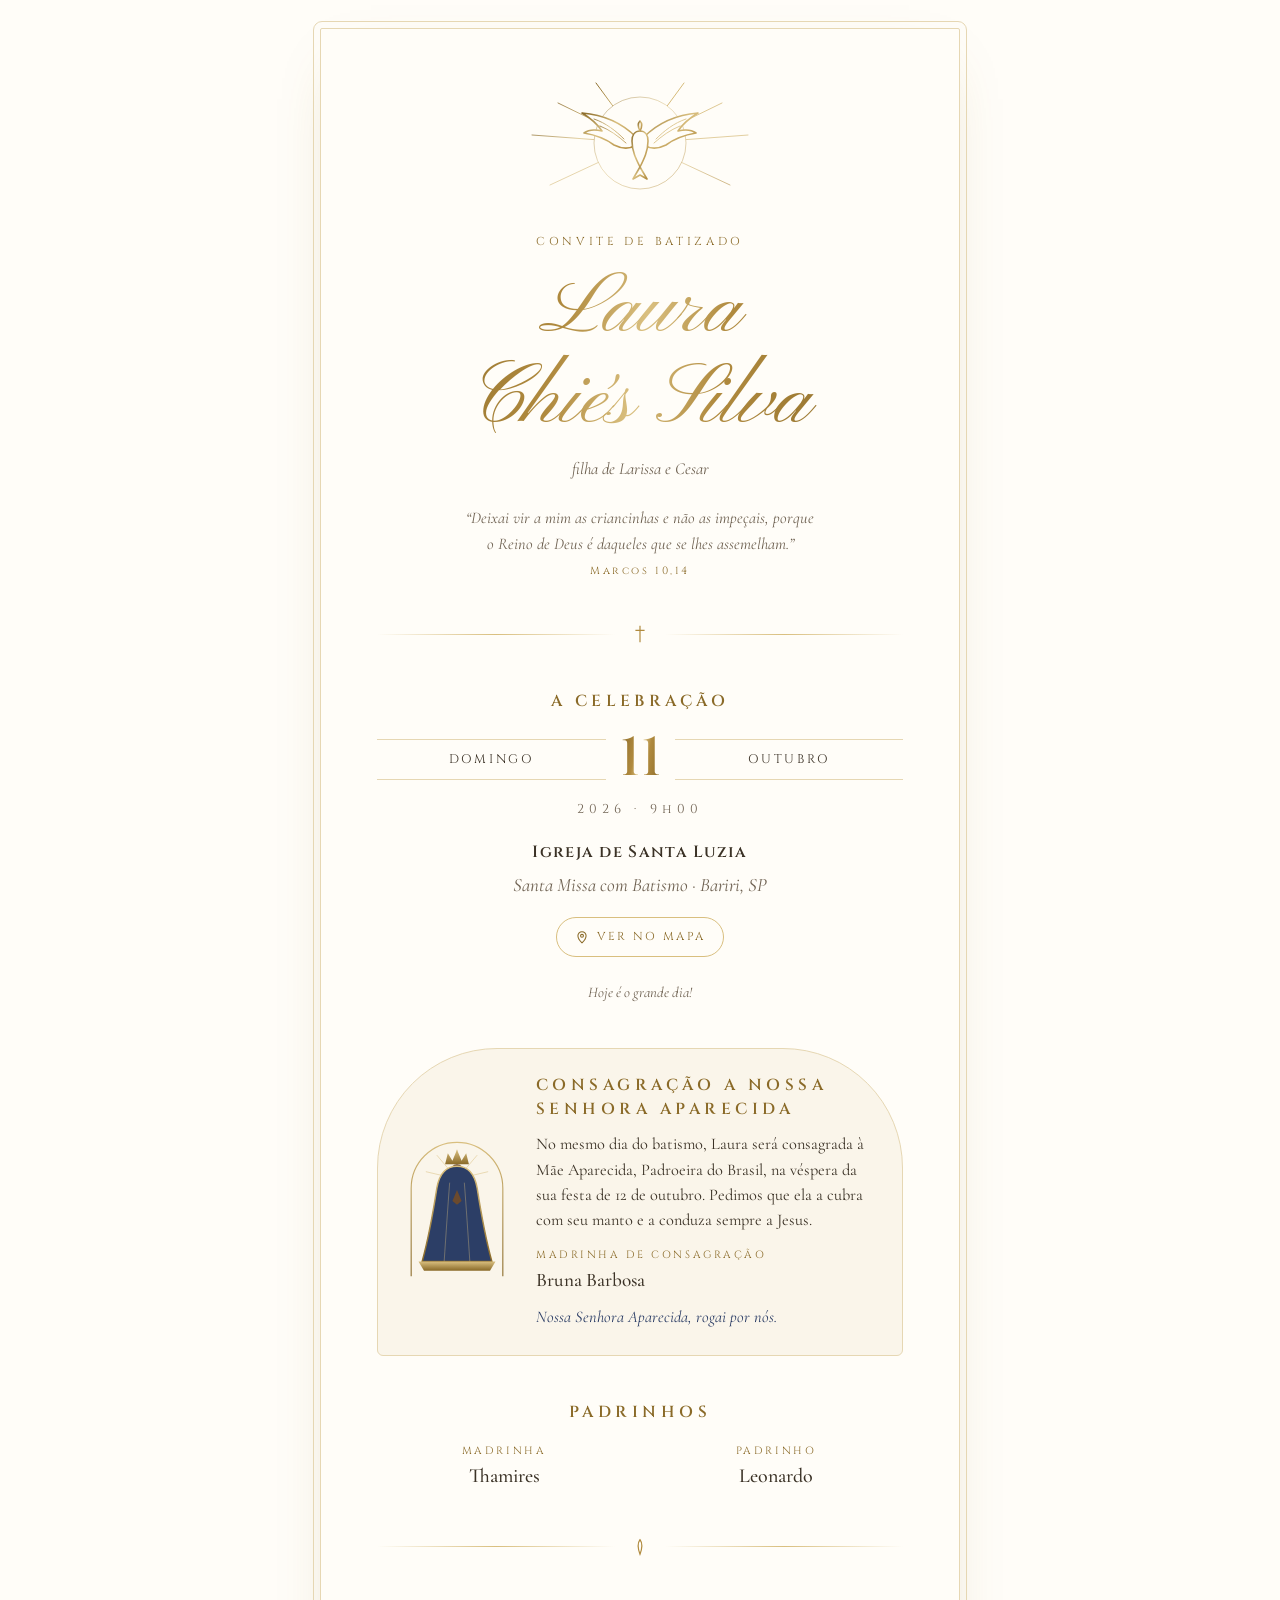
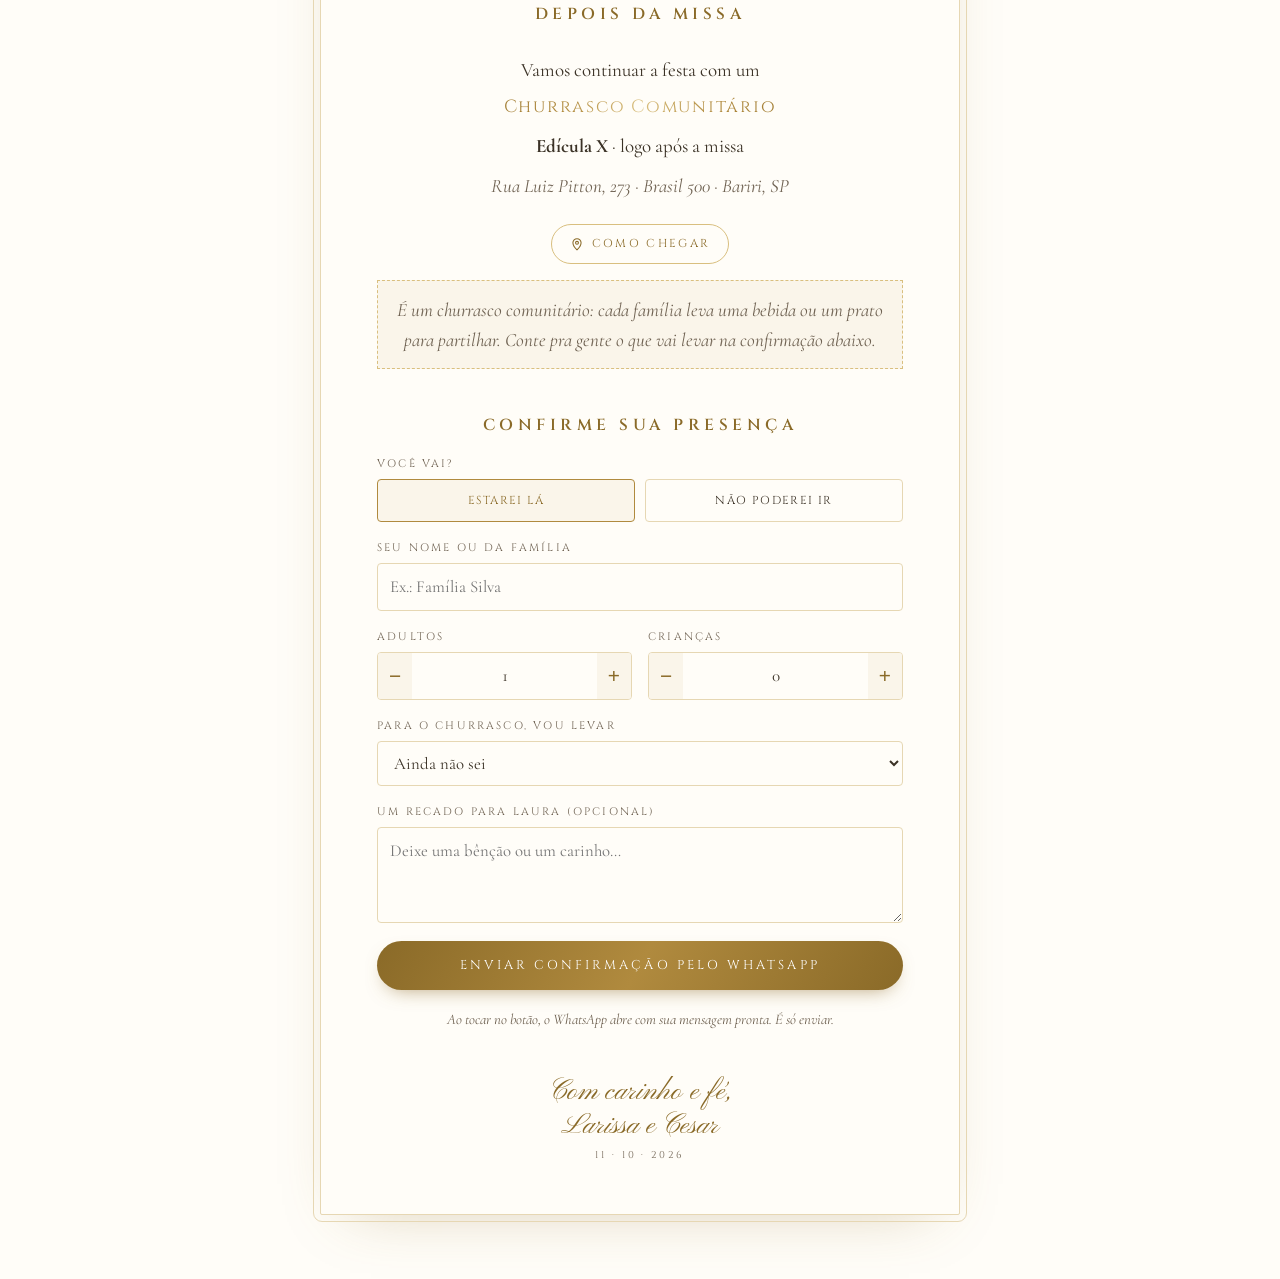
==== batizado-laura/index.html @ 52dce3f0 "Add files via upload" ====
<!doctype html>
<html lang="pt-BR">
<head>
<meta charset="utf-8">
<meta name="viewport" content="width=device-width, initial-scale=1, viewport-fit=cover">
<meta name="description" content="Convite para o batizado da Laura – 11/10/2026, 9h, Igreja de Santa Luzia, Bariri-SP">
<meta property="og:title" content="Batizado da Laura · 11 de outubro">
<meta property="og:description" content="Missa das 9h na Igreja de Santa Luzia, Bariri-SP, seguida de churrasco comunitário. Confirme sua presença!">
<title>Batizado da Laura · 11 de outubro</title>
<link rel="preconnect" href="https://fonts.googleapis.com">
<link rel="stylesheet" href="https://fonts.googleapis.com/css2?family=Cinzel:wght@400;600&family=Cormorant+Garamond:ital,wght@0,400;0,500;0,600;1,400&family=Pinyon+Script&display=swap">
<style>
/* Layout: convite em coluna única, como um cartão impresso — pomba no topo, seções separadas por ornamentos dourados. Tema único (branco e ouro) por escolha. */
:root{
  --paper:#fffdf8;
  --paper-2:#faf5ea;
  --ink:#3b3226;
  --ink-soft:#6f6252;
  --gold:#b08a3e;
  --gold-light:#d9bf7f;
  --gold-deep:#8a6a28;
  --mary:#2c3e66;
  --line:#e6d7b3;
  --f-script:"Pinyon Script","Great Vibes",cursive;
  --f-cap:"Cinzel","Trajan Pro",Georgia,serif;
  --f-body:"Cormorant Garamond","Garamond","Times New Roman",serif;
  color-scheme:light;
}
*{box-sizing:border-box}
[hidden]{display:none!important}
img,svg{max-width:100%}
body{background:var(--paper);color:var(--ink);font-family:var(--f-body);font-size:19px;line-height:1.55;margin:0}
.page{max-width:680px;margin:0 auto;padding-inline:20px;padding-block:28px 64px}
.card{background:var(--paper);border:1px solid var(--line);outline:1px solid var(--line);outline-offset:6px;border-radius:2px;padding-inline:clamp(18px,6vw,56px);padding-block:44px 52px;position:relative;display:flex;flex-direction:column;gap:44px;box-shadow:0 20px 60px -30px rgba(138,106,40,.35)}
.gold-text{background:linear-gradient(100deg,var(--gold-deep),var(--gold) 35%,var(--gold-light) 50%,var(--gold) 65%,var(--gold-deep));-webkit-background-clip:text;background-clip:text;color:var(--gold)}
@supports (-webkit-background-clip:text){.gold-text{-webkit-text-fill-color:transparent}}

header{text-align:center;display:flex;flex-direction:column;align-items:center;gap:10px}
.dove{width:min(260px,70%);height:auto;display:block}
.eyebrow{font-family:var(--f-cap);font-size:.72rem;letter-spacing:.32em;text-transform:uppercase;color:var(--gold-deep);margin:0}
.name{font-family:var(--f-script);font-weight:400;font-size:clamp(3.4rem,13vw,5.4rem);line-height:1.05;margin:4px 0 0;text-wrap:balance}
.parents{font-style:italic;color:var(--ink-soft);margin:0;font-size:1.05rem}
.verse{font-style:italic;color:var(--ink-soft);max-width:30em;margin:14px auto 0;font-size:1.02rem;text-wrap:balance}
.verse cite{display:block;font-style:normal;font-family:var(--f-cap);font-size:.66rem;letter-spacing:.24em;color:var(--gold-deep);margin-top:6px}

.orn{display:flex;align-items:center;gap:14px;color:var(--gold)}
.orn::before,.orn::after{content:"";flex:1;height:1px;background:linear-gradient(90deg,transparent,var(--gold-light),transparent)}
.orn svg{width:22px;height:22px;flex:none}

h2{font-family:var(--f-cap);font-weight:600;font-size:1rem;letter-spacing:.28em;text-transform:uppercase;text-align:center;margin:0 0 18px;color:var(--gold-deep)}
section p{margin:0}

.date-block{display:grid;grid-template-columns:1fr auto 1fr;align-items:center;gap:14px;text-align:center;font-family:var(--f-cap)}
.date-block .side{font-size:.78rem;letter-spacing:.22em;text-transform:uppercase;padding-block:10px;border-block:1px solid var(--line);color:var(--ink)}
.date-block .day{font-size:3.4rem;line-height:1;font-weight:600}
.date-block .year{grid-column:1/-1;font-size:.8rem;letter-spacing:.4em;color:var(--ink-soft)}
.place{text-align:center;margin-top:20px;display:flex;flex-direction:column;gap:4px}
.place strong{font-family:var(--f-cap);font-weight:600;font-size:1.02rem;letter-spacing:.08em}
.place span{color:var(--ink-soft);font-style:italic}
.btn-link{align-self:center;margin-top:14px;display:inline-flex;align-items:center;gap:8px;font-family:var(--f-cap);font-size:.72rem;letter-spacing:.2em;text-transform:uppercase;color:var(--gold-deep);text-decoration:none;border:1px solid var(--gold-light);padding:10px 18px;border-radius:999px;transition:background .2s}
.btn-link:hover,.btn-link:focus-visible{background:var(--paper-2)}

.countdown{display:flex;justify-content:center;gap:clamp(12px,4vw,28px);margin-top:24px;font-variant-numeric:tabular-nums}
.countdown div{display:flex;flex-direction:column;align-items:center;min-width:56px}
.countdown b{font-family:var(--f-cap);font-weight:400;font-size:1.9rem;line-height:1;color:var(--ink)}
.countdown small{font-family:var(--f-cap);font-size:.6rem;letter-spacing:.2em;text-transform:uppercase;color:var(--ink-soft);margin-top:6px}

.mary{display:grid;grid-template-columns:auto 1fr;gap:24px;align-items:center;background:var(--paper-2);border:1px solid var(--line);padding:24px;border-radius:120px 120px 6px 6px}
.mary svg{width:110px;height:auto;display:block}
.mary h2{text-align:left;margin-bottom:10px}
.mary p{font-size:1.02rem}
.consag{margin-top:14px;display:flex;flex-direction:column;gap:2px}
.consag small{font-family:var(--f-cap);font-size:.66rem;letter-spacing:.24em;text-transform:uppercase;color:var(--gold-deep)}
.consag span{font-size:1.2rem;font-weight:500}
.addr{color:var(--ink-soft);font-style:italic}
.mary .rogai{font-style:italic;color:var(--mary);margin-top:10px}

.godparents{display:grid;grid-template-columns:1fr 1fr;gap:18px;text-align:center}
.godparents div{display:flex;flex-direction:column;gap:2px}
.godparents small{font-family:var(--f-cap);font-size:.66rem;letter-spacing:.24em;text-transform:uppercase;color:var(--gold-deep)}
.godparents span{font-size:1.25rem;font-weight:500}

.bbq{text-align:center;display:flex;flex-direction:column;gap:10px}
.bbq .where{font-family:var(--f-cap);font-size:1.1rem;letter-spacing:.1em}
.bbq .note{background:var(--paper-2);border:1px dashed var(--gold-light);padding:14px 18px;font-style:italic;color:var(--ink-soft);margin-top:6px}

form{display:flex;flex-direction:column;gap:18px}
.row{display:grid;grid-template-columns:1fr 1fr;gap:16px}
.field{display:flex;flex-direction:column;gap:6px;min-width:0}
label,.legend{font-family:var(--f-cap);font-size:.68rem;letter-spacing:.2em;text-transform:uppercase;color:var(--ink-soft)}
input,textarea,select{font:inherit;font-size:1.05rem;color:var(--ink);background:var(--paper);border:1px solid var(--line);border-radius:4px;padding:10px 12px;width:100%}
textarea{min-height:96px;resize:vertical}
input:focus-visible,textarea:focus-visible,select:focus-visible,button:focus-visible,.btn-link:focus-visible{outline:2px solid var(--gold);outline-offset:2px}
.stepper{display:flex;align-items:stretch;border:1px solid var(--line);border-radius:4px;overflow:hidden}
.stepper button{background:var(--paper-2);border:0;width:44px;font-size:1.3rem;color:var(--gold-deep);cursor:pointer}
.stepper input{border:0;border-radius:0;text-align:center;font-variant-numeric:tabular-nums;-moz-appearance:textfield}
.stepper input::-webkit-inner-spin-button{-webkit-appearance:none}
.choice{display:flex;gap:10px;flex-wrap:wrap}
.choice label{flex:1;min-width:120px;letter-spacing:.12em;display:flex;align-items:center;justify-content:center;gap:8px;border:1px solid var(--line);border-radius:4px;padding:12px;cursor:pointer;font-size:.72rem;color:var(--ink);text-align:center}
.choice input{position:absolute;opacity:0;pointer-events:none;width:1px}
.choice label:has(input:checked){border-color:var(--gold);background:var(--paper-2);color:var(--gold-deep)}
.choice label:has(input:focus-visible){outline:2px solid var(--gold);outline-offset:2px}
.submit{font-family:var(--f-cap);font-size:.8rem;letter-spacing:.24em;text-transform:uppercase;color:#fff;background:linear-gradient(120deg,var(--gold-deep),var(--gold) 50%,var(--gold-deep));border:0;border-radius:999px;padding:16px 22px;cursor:pointer;box-shadow:0 8px 20px -10px rgba(138,106,40,.7)}
.submit:hover{filter:brightness(1.06)}
.hint{font-size:.92rem;color:var(--ink-soft);font-style:italic;text-align:center}
.err{color:#9b2c2c;font-size:.92rem}
.done{text-align:center;border:1px solid var(--gold-light);background:var(--paper-2);padding:18px;display:flex;flex-direction:column;gap:10px;align-items:center}
.done a{color:var(--gold-deep)}
footer{text-align:center;font-family:var(--f-script);font-size:1.8rem;color:var(--gold-deep);line-height:1.2}
footer small{display:block;font-family:var(--f-cap);font-size:.62rem;letter-spacing:.3em;color:var(--ink-soft);margin-top:6px}

/* Painel dos pais (só para a dona/dono do convite) */
.panel{margin-top:36px;background:var(--paper);border:1px solid var(--line);border-radius:6px;padding-inline:clamp(16px,4vw,32px);padding-block:28px 32px;display:flex;flex-direction:column;gap:22px;font-size:17px}
.panel h2{text-align:left;margin:0}
.panel .sub{color:var(--ink-soft);font-style:italic;margin-top:-14px}
.tiles{display:grid;grid-template-columns:repeat(4,1fr);gap:10px}
.tile{border:1px solid var(--line);background:var(--paper-2);border-radius:4px;padding:12px;display:flex;flex-direction:column;gap:2px}
.tile b{font-family:var(--f-cap);font-size:1.7rem;font-weight:600;font-variant-numeric:tabular-nums;color:var(--gold-deep);line-height:1.1}
.tile small{font-family:var(--f-cap);font-size:.6rem;letter-spacing:.18em;text-transform:uppercase;color:var(--ink-soft)}
.paste{display:flex;flex-direction:column;gap:10px}
.preview{border:1px dashed var(--gold-light);background:var(--paper-2);padding:12px 14px;font-size:.98rem}
.actions{display:flex;gap:10px;flex-wrap:wrap}
.btn{font-family:var(--f-cap);font-size:.7rem;letter-spacing:.18em;text-transform:uppercase;border-radius:999px;padding:10px 18px;cursor:pointer;border:1px solid var(--gold);background:var(--gold);color:#fff}
.btn.ghost{background:transparent;color:var(--gold-deep);border-color:var(--gold-light)}
.btn:disabled{opacity:.45;cursor:default}
.tablewrap{overflow-x:auto;border:1px solid var(--line);border-radius:4px}
table{border-collapse:collapse;width:100%;min-width:620px;font-size:.98rem}
th,td{text-align:left;padding:10px 12px;border-bottom:1px solid var(--line);vertical-align:top}
th{font-family:var(--f-cap);font-size:.6rem;letter-spacing:.18em;text-transform:uppercase;color:var(--ink-soft);font-weight:400;background:var(--paper-2)}
td.num{font-variant-numeric:tabular-nums;text-align:center}
.pill{display:inline-block;font-family:var(--f-cap);font-size:.58rem;letter-spacing:.14em;text-transform:uppercase;padding:3px 8px;border-radius:999px;white-space:nowrap}
.pill.yes{background:#e8f1e4;color:#3d6b32}
.pill.no{background:#f4e6e3;color:#8f3b2c}
.del{background:none;border:0;color:var(--ink-soft);cursor:pointer;font-size:.9rem;text-decoration:underline}
.del.arm{color:#9b2c2c;font-weight:600}
.empty{color:var(--ink-soft);font-style:italic;text-align:center;padding:18px}
.recado{font-style:italic;color:var(--ink-soft);max-width:22em}
@media (max-width:520px){.tiles{grid-template-columns:1fr 1fr}}

.rays{transform-origin:130px 70px;animation:glow 6s ease-in-out infinite}
@keyframes glow{0%,100%{opacity:.55}50%{opacity:1}}
@media (prefers-reduced-motion:reduce){.rays{animation:none}}
@media (max-width:520px){
  body{font-size:18px}
  .row,.godparents{grid-template-columns:1fr}
  .mary{grid-template-columns:1fr;text-align:center;justify-items:center;border-radius:90px 90px 6px 6px}
  .mary h2{text-align:center}
}
</style>
</head>
<body>
<main class="page">
<article class="card">

<header>
  <svg class="dove" viewBox="0 0 260 150" role="img" aria-label="Pomba do Espírito Santo com raios de luz">
    <defs>
      <linearGradient id="g" x1="0" y1="0" x2="1" y2="1">
        <stop offset="0" stop-color="#8a6a28"/><stop offset=".45" stop-color="#d9bf7f"/><stop offset="1" stop-color="#b08a3e"/>
      </linearGradient>
    </defs>
    <g class="rays" stroke="url(#g)" stroke-linecap="round" fill="none">
      <line x1="130" y1="70" x2="130" y2="4" stroke-width="1.2"/>
      <line x1="130" y1="70" x2="86" y2="10" stroke-width="1"/>
      <line x1="130" y1="70" x2="174" y2="10" stroke-width="1"/>
      <line x1="130" y1="70" x2="48" y2="30" stroke-width=".8"/>
      <line x1="130" y1="70" x2="212" y2="30" stroke-width=".8"/>
      <line x1="130" y1="70" x2="22" y2="62" stroke-width=".7"/>
      <line x1="130" y1="70" x2="238" y2="62" stroke-width=".7"/>
      <line x1="130" y1="70" x2="40" y2="112" stroke-width=".6"/>
      <line x1="130" y1="70" x2="220" y2="112" stroke-width=".6"/>
    </g>
    <circle cx="130" cy="70" r="46" fill="#fffdf8"/>
    <circle cx="130" cy="70" r="46" fill="none" stroke="url(#g)" stroke-width=".8" opacity=".6"/>
    <!-- pomba descendo, asas abertas -->
    <g fill="#fffdf8" stroke="url(#g)" stroke-width="1.6" stroke-linejoin="round" stroke-linecap="round">
      <path d="M126 64 C112 50 96 42 72 40 C82 46 88 52 92 58 C84 56 78 57 74 60 C86 62 96 66 104 72 C112 76 120 76 126 72 Z"/>
      <path d="M134 64 C148 50 164 42 188 40 C178 46 172 52 168 58 C176 56 182 57 186 60 C174 62 164 66 156 72 C148 76 140 76 134 72 Z"/>
      <path d="M130 58 C125 58 122 62 122 68 C122 78 126 86 130 94 C134 86 138 78 138 68 C138 62 135 58 130 58 Z"/>
      <path d="M130 94 L123 106 L130 102 L137 106 Z"/>
      <path d="M130 58 C128 54 128 50 130 48 C132 50 132 54 130 58 Z"/>
    </g>
    <g fill="none" stroke="url(#g)" stroke-width="1" stroke-linecap="round" opacity=".8">
      <path d="M84 46 C96 50 106 58 114 66"/><path d="M90 53 C100 57 108 63 116 70"/>
      <path d="M176 46 C164 50 154 58 146 66"/><path d="M170 53 C160 57 152 63 144 70"/>
    </g>
  </svg>

  <p class="eyebrow">Convite de Batizado</p>
  <h1 class="name gold-text" id="babyName"></h1>
  <p class="parents">filha de <span id="parentNames"></span></p>
  <p class="verse">“Deixai vir a mim as criancinhas e não as impeçais, porque o Reino de Deus é daqueles que se lhes assemelham.”<cite>Marcos 10,14</cite></p>
</header>

<div class="orn" aria-hidden="true"><svg viewBox="0 0 24 24" fill="none" stroke="currentColor" stroke-width="1.3"><path d="M12 3v18M7 8h10"/></svg></div>

<section aria-labelledby="h-cel">
  <h2 id="h-cel">A celebração</h2>
  <div class="date-block">
    <div class="side">Domingo</div>
    <div class="day gold-text">11</div>
    <div class="side">Outubro</div>
    <div class="year">2026 · 9h00</div>
  </div>
  <div class="place">
    <strong>Igreja de Santa Luzia</strong>
    <span>Santa Missa com Batismo · Bariri, SP</span>
    <a class="btn-link" href="https://www.google.com/maps/search/?api=1&query=Igreja+Santa+Luzia+Bariri+SP" target="_blank" rel="noopener">
      <svg width="14" height="14" viewBox="0 0 24 24" fill="none" stroke="currentColor" stroke-width="1.8"><path d="M12 22s7-6.2 7-12a7 7 0 1 0-14 0c0 5.8 7 12 7 12z"/><circle cx="12" cy="10" r="2.5"/></svg>
      Ver no mapa
    </a>
  </div>
  <div class="countdown" id="countdown" aria-live="off">
    <div><b id="cd-d">–</b><small>dias</small></div>
    <div><b id="cd-h">–</b><small>horas</small></div>
    <div><b id="cd-m">–</b><small>min</small></div>
  </div>
</section>

<section class="mary" aria-labelledby="h-mary">
  <svg viewBox="0 0 120 170" role="img" aria-label="Imagem estilizada de Nossa Senhora Aparecida">
    <defs>
      <linearGradient id="g2" x1="0" y1="0" x2="0" y2="1">
        <stop offset="0" stop-color="#d9bf7f"/><stop offset="1" stop-color="#8a6a28"/>
      </linearGradient>
    </defs>
    <path d="M10 166 V70 A50 50 0 0 1 110 70 V166" fill="none" stroke="url(#g2)" stroke-width="1.2"/>
    <g stroke="#d9bf7f" stroke-width=".7" opacity=".8">
      <line x1="60" y1="60" x2="60" y2="28"/><line x1="60" y1="60" x2="38" y2="34"/><line x1="60" y1="60" x2="82" y2="34"/><line x1="60" y1="60" x2="26" y2="52"/><line x1="60" y1="60" x2="94" y2="52"/>
    </g>
    <!-- coroa -->
    <path d="M47 44 L50 32 L55 40 L60 28 L65 40 L70 32 L73 44 Z" fill="url(#g2)"/>
    <!-- rosto -->
    <ellipse cx="60" cy="53" rx="8" ry="9" fill="#6b4a2e"/>
    <!-- manto -->
    <path d="M60 46 C46 46 40 58 38 70 C34 96 28 128 22 150 L98 150 C92 128 86 96 82 70 C80 58 74 46 60 46 Z" fill="#2c3e66"/>
    <path d="M60 46 C46 46 40 58 38 70 C34 96 28 128 22 150 L98 150 C92 128 86 96 82 70 C80 58 74 46 60 46 Z" fill="none" stroke="url(#g2)" stroke-width="1.6"/>
    <path d="M52 64 C50 90 48 120 46 150 M68 64 C70 90 72 120 74 150" stroke="#d9bf7f" stroke-width=".7" fill="none" opacity=".6"/>
    <!-- mãos postas -->
    <path d="M60 72 L55 84 L60 88 L65 84 Z" fill="#6b4a2e"/>
    <!-- base / nuvem -->
    <path d="M18 150 H102 L96 160 H24 Z" fill="url(#g2)"/>
  </svg>
  <div>
    <h2 id="h-mary">Consagração a Nossa Senhora Aparecida</h2>
    <p>No mesmo dia do batismo, <span class="babyFirst"></span> será consagrada à Mãe Aparecida, Padroeira do Brasil, na véspera da sua festa de 12 de outubro. Pedimos que ela a cubra com seu manto e a conduza sempre a Jesus.</p>
    <p class="consag"><small>Madrinha de consagração</small><span>Bruna Barbosa</span></p>
    <p class="rogai">Nossa Senhora Aparecida, rogai por nós.</p>
  </div>
</section>

<section aria-labelledby="h-pad">
  <h2 id="h-pad">Padrinhos</h2>
  <div class="godparents">
    <div><small>Madrinha</small><span id="godmother"></span></div>
    <div><small>Padrinho</small><span id="godfather"></span></div>
  </div>
</section>

<div class="orn" aria-hidden="true"><svg viewBox="0 0 24 24" fill="none" stroke="currentColor" stroke-width="1.3"><path d="M12 4c-3 4-3 8 0 16 3-8 3-12 0-16z"/></svg></div>

<section class="bbq" aria-labelledby="h-bbq">
  <h2 id="h-bbq">Depois da missa</h2>
  <p>Vamos continuar a festa com um</p>
  <p class="where gold-text">Churrasco Comunitário</p>
  <p><strong>Edícula X</strong> · logo após a missa</p>
  <p class="addr">Rua Luiz Pitton, 273 · Brasil 500 · Bariri, SP</p>
  <a class="btn-link" href="https://www.google.com/maps/search/?api=1&query=Rua+Luiz+Pitton+273+Bariri+SP" target="_blank" rel="noopener">
    <svg width="14" height="14" viewBox="0 0 24 24" fill="none" stroke="currentColor" stroke-width="1.8"><path d="M12 22s7-6.2 7-12a7 7 0 1 0-14 0c0 5.8 7 12 7 12z"/><circle cx="12" cy="10" r="2.5"/></svg>
    Como chegar
  </a>
  <p class="note">É um churrasco comunitário: cada família leva uma bebida ou um prato para partilhar. Conte pra gente o que vai levar na confirmação abaixo.</p>
</section>

<section aria-labelledby="h-rsvp">
  <h2 id="h-rsvp">Confirme sua presença</h2>
  <form id="rsvp" novalidate>
    <div class="field">
      <span class="legend" id="lg-att">Você vai?</span>
      <div class="choice" role="radiogroup" aria-labelledby="lg-att">
        <label><input type="radio" name="att" id="att-yes" value="sim" checked> Estarei lá</label>
        <label><input type="radio" name="att" id="att-no" value="nao"> Não poderei ir</label>
      </div>
    </div>
    <div class="field">
      <label for="f-name">Seu nome ou da família</label>
      <input id="f-name" name="name" autocomplete="name" placeholder="Ex.: Família Silva">
    </div>
    <div class="row" id="counts">
      <div class="field">
        <label for="f-adults">Adultos</label>
        <div class="stepper"><button type="button" data-step="-1" data-for="f-adults" aria-label="Menos um adulto">−</button><input id="f-adults" type="number" inputmode="numeric" min="0" max="30" value="1"><button type="button" data-step="1" data-for="f-adults" aria-label="Mais um adulto">+</button></div>
      </div>
      <div class="field">
        <label for="f-kids">Crianças</label>
        <div class="stepper"><button type="button" data-step="-1" data-for="f-kids" aria-label="Menos uma criança">−</button><input id="f-kids" type="number" inputmode="numeric" min="0" max="30" value="0"><button type="button" data-step="1" data-for="f-kids" aria-label="Mais uma criança">+</button></div>
      </div>
    </div>
    <div class="field" id="bring-wrap">
      <label for="f-bring">Para o churrasco, vou levar</label>
      <select id="f-bring">
        <option value="">Ainda não sei</option>
        <option>Refrigerante / suco</option>
        <option>Cerveja</option>
        <option>Carne</option>
        <option>Acompanhamento (salada, farofa, arroz…)</option>
        <option>Sobremesa</option>
        <option>Pão / carvão / gelo</option>
      </select>
    </div>
    <div class="field">
      <label for="f-msg">Um recado para <span class="babyFirst"></span> (opcional)</label>
      <textarea id="f-msg" placeholder="Deixe uma bênção ou um carinho…"></textarea>
    </div>
    <p class="err" id="err" hidden></p>
    <button class="submit" type="submit">Enviar confirmação pelo WhatsApp</button>
    <p class="hint">Ao tocar no botão, o WhatsApp abre com sua mensagem pronta. É só enviar.</p>
  </form>
  <div class="done" id="done" hidden>
    <p>Sua mensagem está pronta no WhatsApp. Se não abriu, <a id="wa-fallback" href="#" target="_blank" rel="noopener">toque aqui</a> ou envie para <strong id="wa-num"></strong>.</p>
    <button type="button" class="btn-link" id="again">Fazer outra confirmação</button>
  </div>
</section>

<footer>Com carinho e fé,<br><span id="sign"></span><small>11 · 10 · 2026</small></footer>

</article>

<section class="panel" id="panel" hidden aria-labelledby="h-panel">
  <h2 id="h-panel">Lista de confirmados</h2>
  <p class="sub">Painel dos pais: só abre pelo endereço com <strong>#painel</strong> no final. A lista fica salva neste navegador, então use sempre o mesmo aparelho.</p>
  <div class="tiles">
    <div class="tile"><b id="t-fam">0</b><small>Confirmações</small></div>
    <div class="tile"><b id="t-ad">0</b><small>Adultos</small></div>
    <div class="tile"><b id="t-kid">0</b><small>Crianças</small></div>
    <div class="tile"><b id="t-no">0</b><small>Não vão</small></div>
  </div>
  <div class="paste">
    <label for="p-msg">Cole aqui a mensagem que chegou no WhatsApp</label>
    <textarea id="p-msg" placeholder="*Batizado de Laura* – 11/10&#10;&#10;✅ Confirmado: Família Silva&#10;Adultos: 2&#10;Crianças: 1&#10;Vou levar: Sobremesa"></textarea>
    <div class="preview" id="p-prev" hidden></div>
    <p class="err" id="p-err" hidden></p>
    <div class="actions">
      <button type="button" class="btn" id="p-add" disabled>Adicionar à lista</button>
      <button type="button" class="btn ghost" id="p-clear">Limpar</button>
    </div>
  </div>
  <div class="tablewrap">
    <table>
      <thead><tr><th>Nome</th><th>Presença</th><th>Adultos</th><th>Crianças</th><th>Vai levar</th><th>Recado</th><th></th></tr></thead>
      <tbody id="p-body"><tr><td colspan="7" class="empty">Nenhuma confirmação ainda. Cole a primeira mensagem do WhatsApp acima.</td></tr></tbody>
    </table>
  </div>
</section>
</main>

<script>
/* ===== Dados do convite — edite aqui ===== */
const CONVITE = {
  bebe: "Laura Chiés Silva",
  pais: "Larissa e Cesar",
  madrinha: "Thamires",
  padrinho: "Leonardo",
  whatsapp: "5514999999999",      // DDI + DDD + número, só dígitos
  dataHora: "2026-10-11T09:00:00-03:00"
};
/* ========================================= */

const $ = id => document.getElementById(id);
const first = CONVITE.bebe.split(" ")[0];
$("babyName").textContent = CONVITE.bebe;
$("parentNames").textContent = CONVITE.pais;
$("godmother").textContent = CONVITE.madrinha;
$("godfather").textContent = CONVITE.padrinho;
$("sign").textContent = CONVITE.pais;
document.querySelectorAll(".babyFirst").forEach(e => e.textContent = first);
$("wa-num").textContent = "+" + CONVITE.whatsapp.replace(/^(\d{2})(\d{2})(\d{4,5})(\d{4})$/, "$1 ($2) $3-$4");

/* Contagem regressiva */
const target = new Date(CONVITE.dataHora).getTime();
function tick(){
  let s = Math.max(0, Math.floor((target - Date.now())/1000));
  if (s === 0) { $("countdown").innerHTML = '<p class="hint">Hoje é o grande dia!</p>'; return; }
  $("cd-d").textContent = Math.floor(s/86400);
  $("cd-h").textContent = String(Math.floor(s%86400/3600)).padStart(2,"0");
  $("cd-m").textContent = String(Math.floor(s%3600/60)).padStart(2,"0");
}
tick(); setInterval(tick, 30000);

/* Steppers */
document.querySelectorAll(".stepper button").forEach(b => b.addEventListener("click", () => {
  const i = $(b.dataset.for);
  i.value = Math.min(30, Math.max(0, (parseInt(i.value)||0) + +b.dataset.step));
}));

/* Mostrar/ocultar campos se não vai */
const syncAtt = () => {
  const going = $("att-yes").checked;
  $("counts").hidden = !going; $("bring-wrap").hidden = !going;
};
document.querySelectorAll('input[name="att"]').forEach(r => r.addEventListener("change", syncAtt));

/* Envio via WhatsApp */
$("rsvp").addEventListener("submit", e => {
  e.preventDefault();
  const name = $("f-name").value.trim();
  const err = $("err");
  if (!name) { err.textContent = "Escreva seu nome para sabermos quem está confirmando."; err.hidden = false; $("f-name").focus(); return; }
  err.hidden = true;
  const going = $("att-yes").checked;
  const a = parseInt($("f-adults").value)||0, k = parseInt($("f-kids").value)||0;
  const bring = $("f-bring").value, msg = $("f-msg").value.trim();
  let t = `*Batizado de ${first}* – 11/10\n\n`;
  if (going) {
    t += `✅ Confirmado: ${name}\nAdultos: ${a}\nCrianças: ${k}\n`;
    if (bring) t += `Vou levar: ${bring}\n`;
  } else {
    t += `${name} infelizmente não poderá ir.\n`;
  }
  if (msg) t += `\nRecado para ${first}: ${msg}`;
  const url = `https://wa.me/${CONVITE.whatsapp}?text=${encodeURIComponent(t)}`;
  $("wa-fallback").href = url;
  const a1 = document.createElement("a");
  a1.href = url; a1.target = "_blank"; a1.rel = "noopener";
  document.body.appendChild(a1); a1.click(); a1.remove();
  $("rsvp").hidden = true; $("done").hidden = false;
});
$("again").addEventListener("click", () => { $("rsvp").reset(); syncAtt(); $("rsvp").hidden = false; $("done").hidden = true; });

/* ===== Painel dos pais ===== */
function parseMsg(t){
  t = t.replace(/\r/g,"");
  const get = re => { const m = t.match(re); return m ? m[1].trim() : ""; };
  let r = null;
  const conf = get(/Confirmado:\s*(.+)/i);
  if (conf) {
    r = {going:true, name:conf, adults:parseInt(get(/Adultos:\s*(\d+)/i))||0, kids:parseInt(get(/Crian[çc]as:\s*(\d+)/i))||0, bring:get(/Vou levar:\s*(.+)/i)};
  } else {
    const no = get(/^(.+?)\s+infelizmente n[ãa]o poder[áa] ir/im);
    if (no) r = {going:false, name:no.replace(/^\*|\*$/g,""), adults:0, kids:0, bring:""};
  }
  if (r) { const m = t.match(/Recado para [^:]+:\s*([\s\S]+)/i); r.msg = m ? m[1].trim() : ""; }
  return r;
}
const esc = x => String(x ?? "").replace(/[&<>"]/g, c => ({"&":"&amp;","<":"&lt;",">":"&gt;",'"':"&quot;"}[c]));
(() => {
  /* O painel só aparece abrindo o endereço com #painel no final (ex.: .../index.html#painel).
     A lista fica salva neste navegador (localStorage) — use sempre o mesmo celular/computador. */
  const KEY = "batizado-laura-rsvps";
  const load = () => { try { return JSON.parse(localStorage.getItem(KEY)) || []; } catch (_) { return []; } };
  const save = rows => { try { localStorage.setItem(KEY, JSON.stringify(rows)); return true; } catch (_) { return false; } };
  let rows = load();
  let parsed = null;
  const render = () => {
    rows.sort((a,b) => b.at - a.at);
    const yes = rows.filter(r => r.going);
    $("t-fam").textContent = yes.length;
    $("t-ad").textContent = yes.reduce((a,r) => a + (r.adults||0), 0);
    $("t-kid").textContent = yes.reduce((a,r) => a + (r.kids||0), 0);
    $("t-no").textContent = rows.length - yes.length;
    const body = $("p-body");
    if (!rows.length) { body.innerHTML = '<tr><td colspan="7" class="empty">Nenhuma confirmação ainda. Cole a primeira mensagem do WhatsApp acima.</td></tr>'; return; }
    body.innerHTML = rows.map(r => `<tr>
      <td>${esc(r.name)}</td>
      <td><span class="pill ${r.going ? "yes" : "no"}">${r.going ? "Vai" : "Não vai"}</span></td>
      <td class="num">${r.going ? r.adults : "–"}</td><td class="num">${r.going ? r.kids : "–"}</td>
      <td>${esc(r.bring) || "–"}</td><td class="recado">${esc(r.msg) || ""}</td>
      <td><button type="button" class="del" data-id="${esc(r.id)}">Remover</button></td></tr>`).join("");
  };
  const show = () => { const on = location.hash === "#painel"; $("panel").hidden = !on; if (on) { rows = load(); render(); } };
  window.addEventListener("hashchange", show); show();
  const prev = () => {
    parsed = parseMsg($("p-msg").value);
    const p = $("p-prev"), e = $("p-err");
    if (!$("p-msg").value.trim()) { p.hidden = e.hidden = true; $("p-add").disabled = true; return; }
    if (!parsed) { p.hidden = true; e.textContent = "Não reconheci essa mensagem. Cole o texto inteiro que o convidado enviou pelo site."; e.hidden = false; $("p-add").disabled = true; return; }
    e.hidden = true; p.hidden = false; $("p-add").disabled = false;
    p.innerHTML = parsed.going
      ? `<strong>${esc(parsed.name)}</strong> vai · ${parsed.adults} adulto(s), ${parsed.kids} criança(s)${parsed.bring ? " · leva " + esc(parsed.bring) : ""}`
      : `<strong>${esc(parsed.name)}</strong> não poderá ir`;
  };
  $("p-msg").addEventListener("input", prev);
  $("p-clear").addEventListener("click", () => { $("p-msg").value = ""; prev(); });
  $("p-add").addEventListener("click", () => {
    if (!parsed) return;
    rows.push({...parsed, id: Date.now().toString(36) + Math.random().toString(36).slice(2,6), at: Date.now()});
    if (!save(rows)) { $("p-err").textContent = "Este navegador não permitiu salvar (modo anônimo?). Abra o painel numa janela normal."; $("p-err").hidden = false; }
    $("p-msg").value = ""; prev(); render();
  });
  $("p-body").addEventListener("click", e => {
    const b = e.target.closest(".del"); if (!b) return;
    if (!b.classList.contains("arm")) { b.classList.add("arm"); b.textContent = "Confirmar?"; setTimeout(() => { b.classList.remove("arm"); b.textContent = "Remover"; }, 4000); return; }
    rows = rows.filter(r => r.id !== b.dataset.id); save(rows); render();
  });
})();
</script>
</body>
</html>
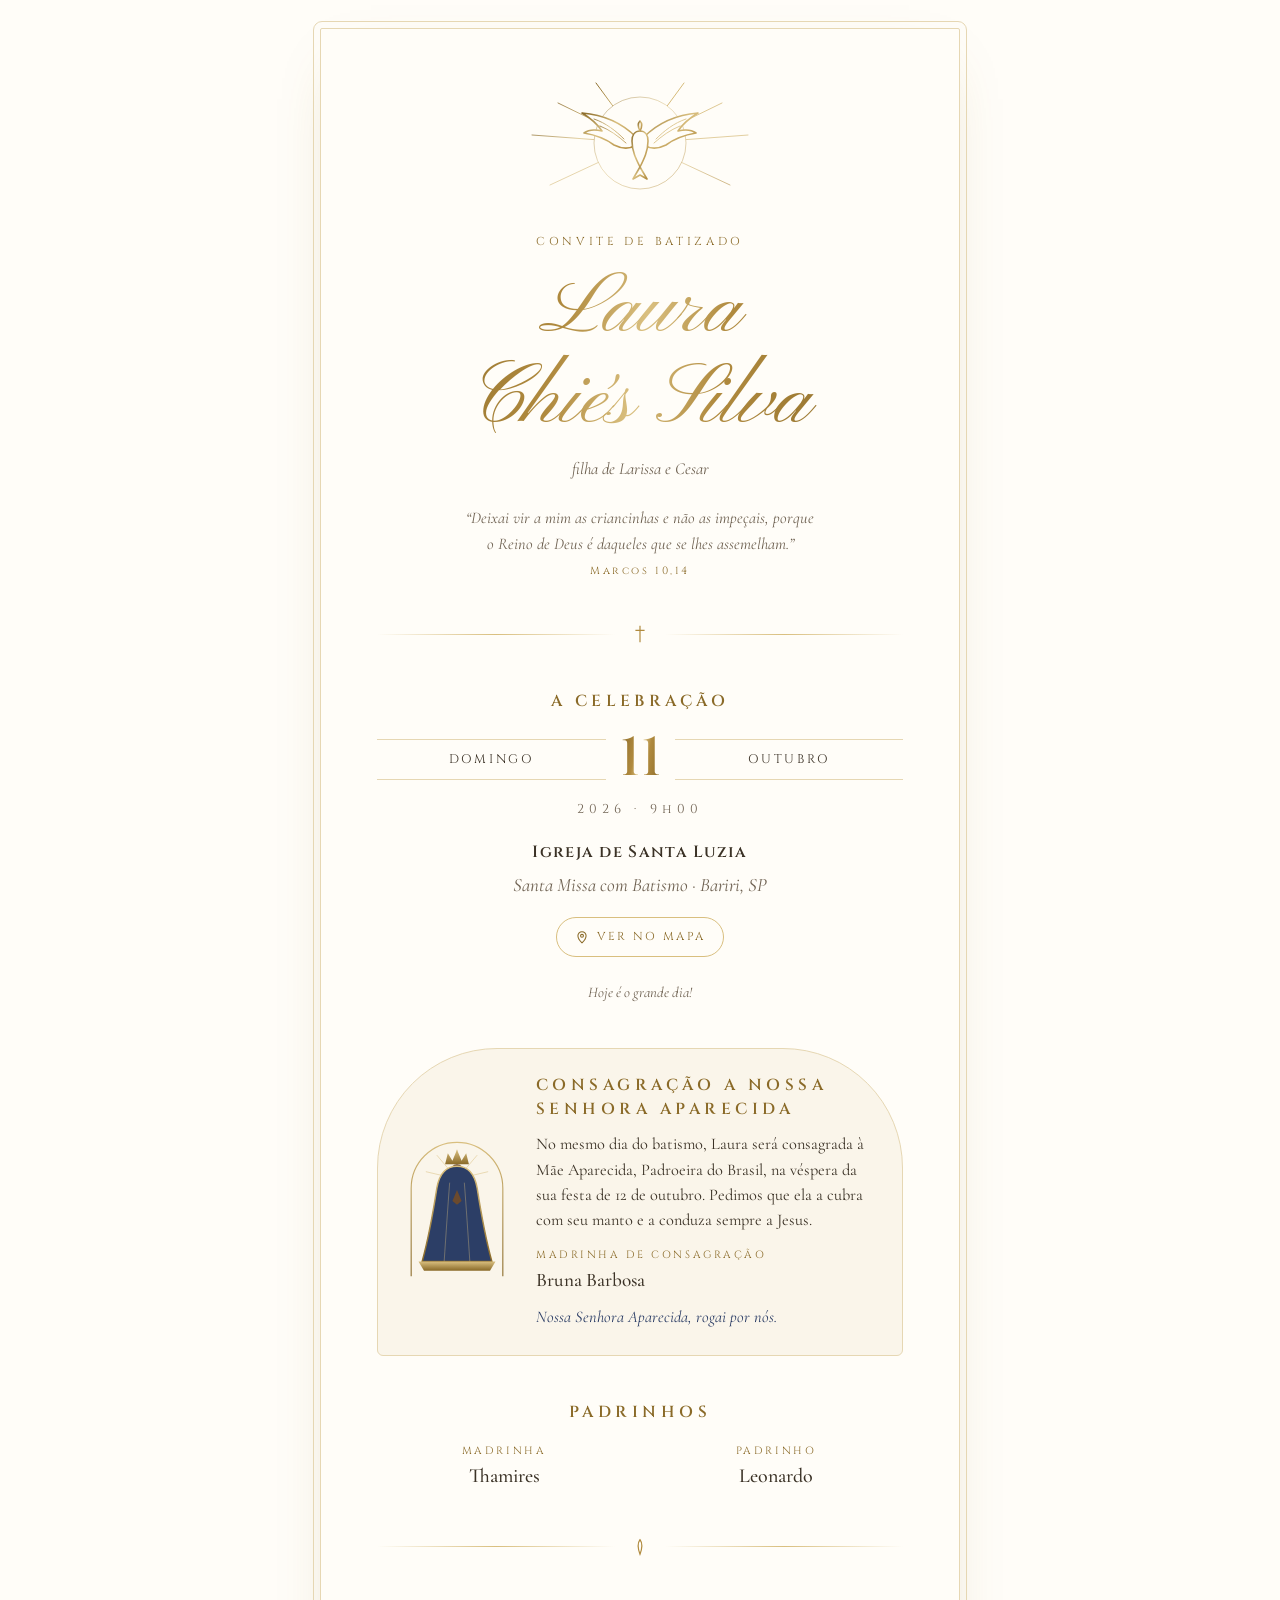
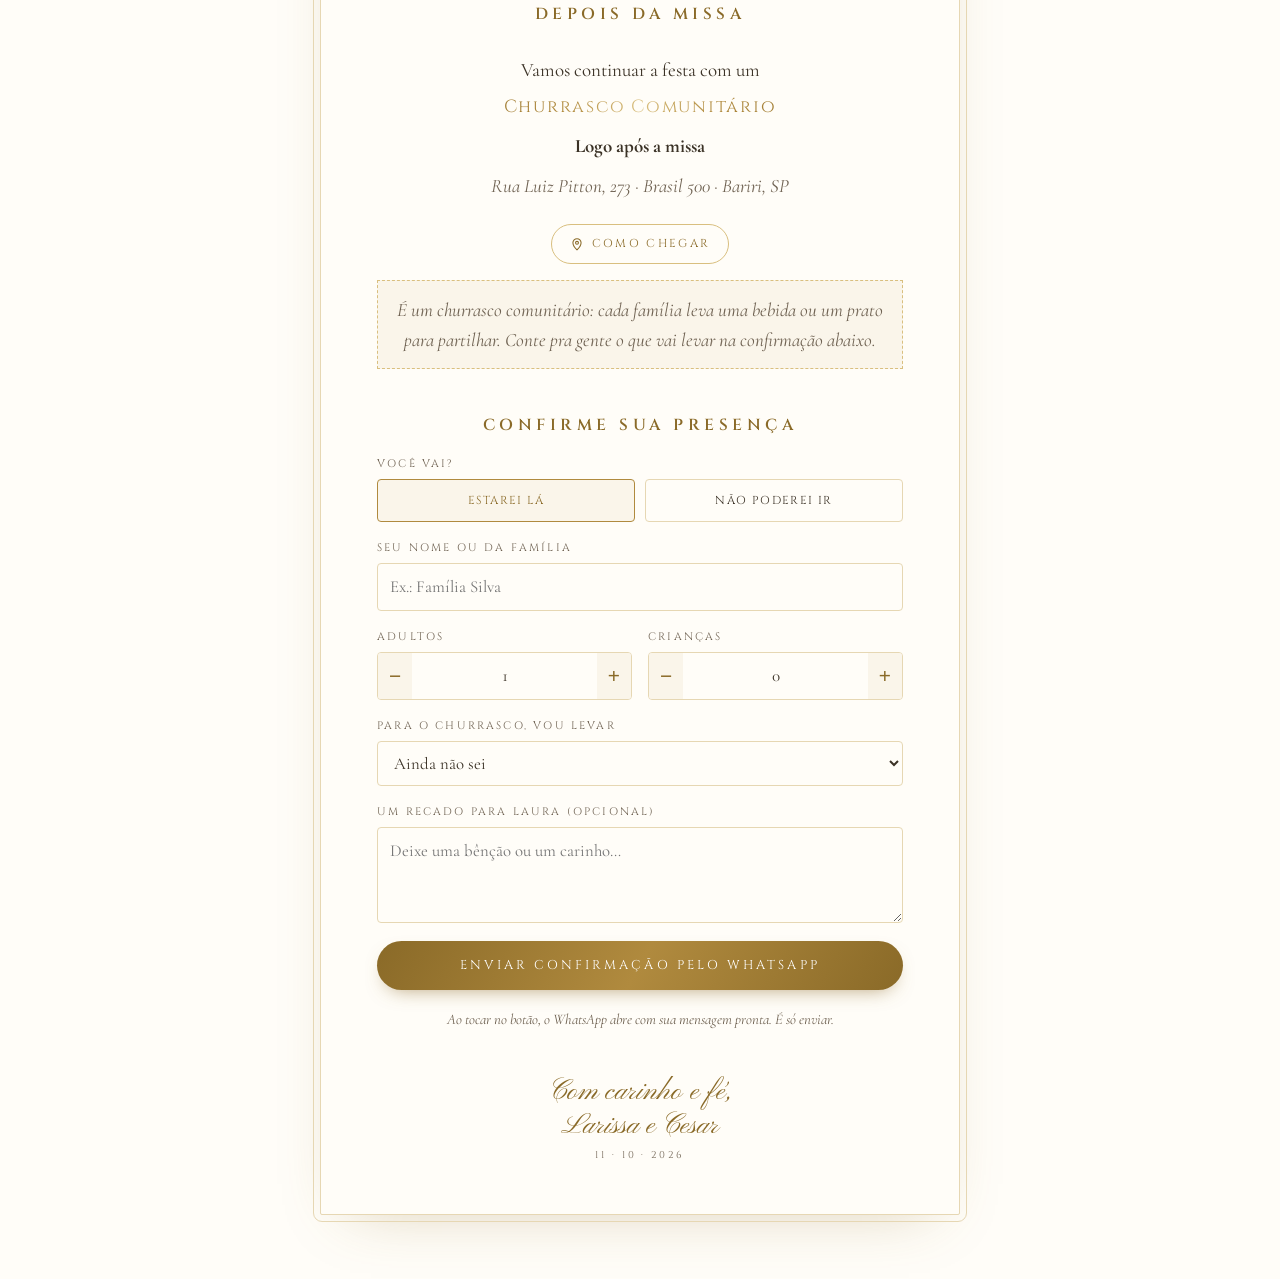
==== commit a5c67360: "Add files via upload" ====
--- a/batizado-laura/index.html
+++ b/batizado-laura/index.html
@@ -263,7 +263,7 @@
   <h2 id="h-bbq">Depois da missa</h2>
   <p>Vamos continuar a festa com um</p>
   <p class="where gold-text">Churrasco Comunitário</p>
-  <p><strong>Edícula X</strong> · logo após a missa</p>
+  <p><strong>Logo após a missa</strong></p>
   <p class="addr">Rua Luiz Pitton, 273 · Brasil 500 · Bariri, SP</p>
   <a class="btn-link" href="https://www.google.com/maps/search/?api=1&query=Rua+Luiz+Pitton+273+Bariri+SP" target="_blank" rel="noopener">
     <svg width="14" height="14" viewBox="0 0 24 24" fill="none" stroke="currentColor" stroke-width="1.8"><path d="M12 22s7-6.2 7-12a7 7 0 1 0-14 0c0 5.8 7 12 7 12z"/><circle cx="12" cy="10" r="2.5"/></svg>
@@ -361,7 +361,7 @@
   pais: "Larissa e Cesar",
   madrinha: "Thamires",
   padrinho: "Leonardo",
-  whatsapp: "5514999999999",      // DDI + DDD + número, só dígitos
+  whatsapp: "5514981087903",      // DDI + DDD + número, só dígitos
   dataHora: "2026-10-11T09:00:00-03:00"
 };
 /* ========================================= */
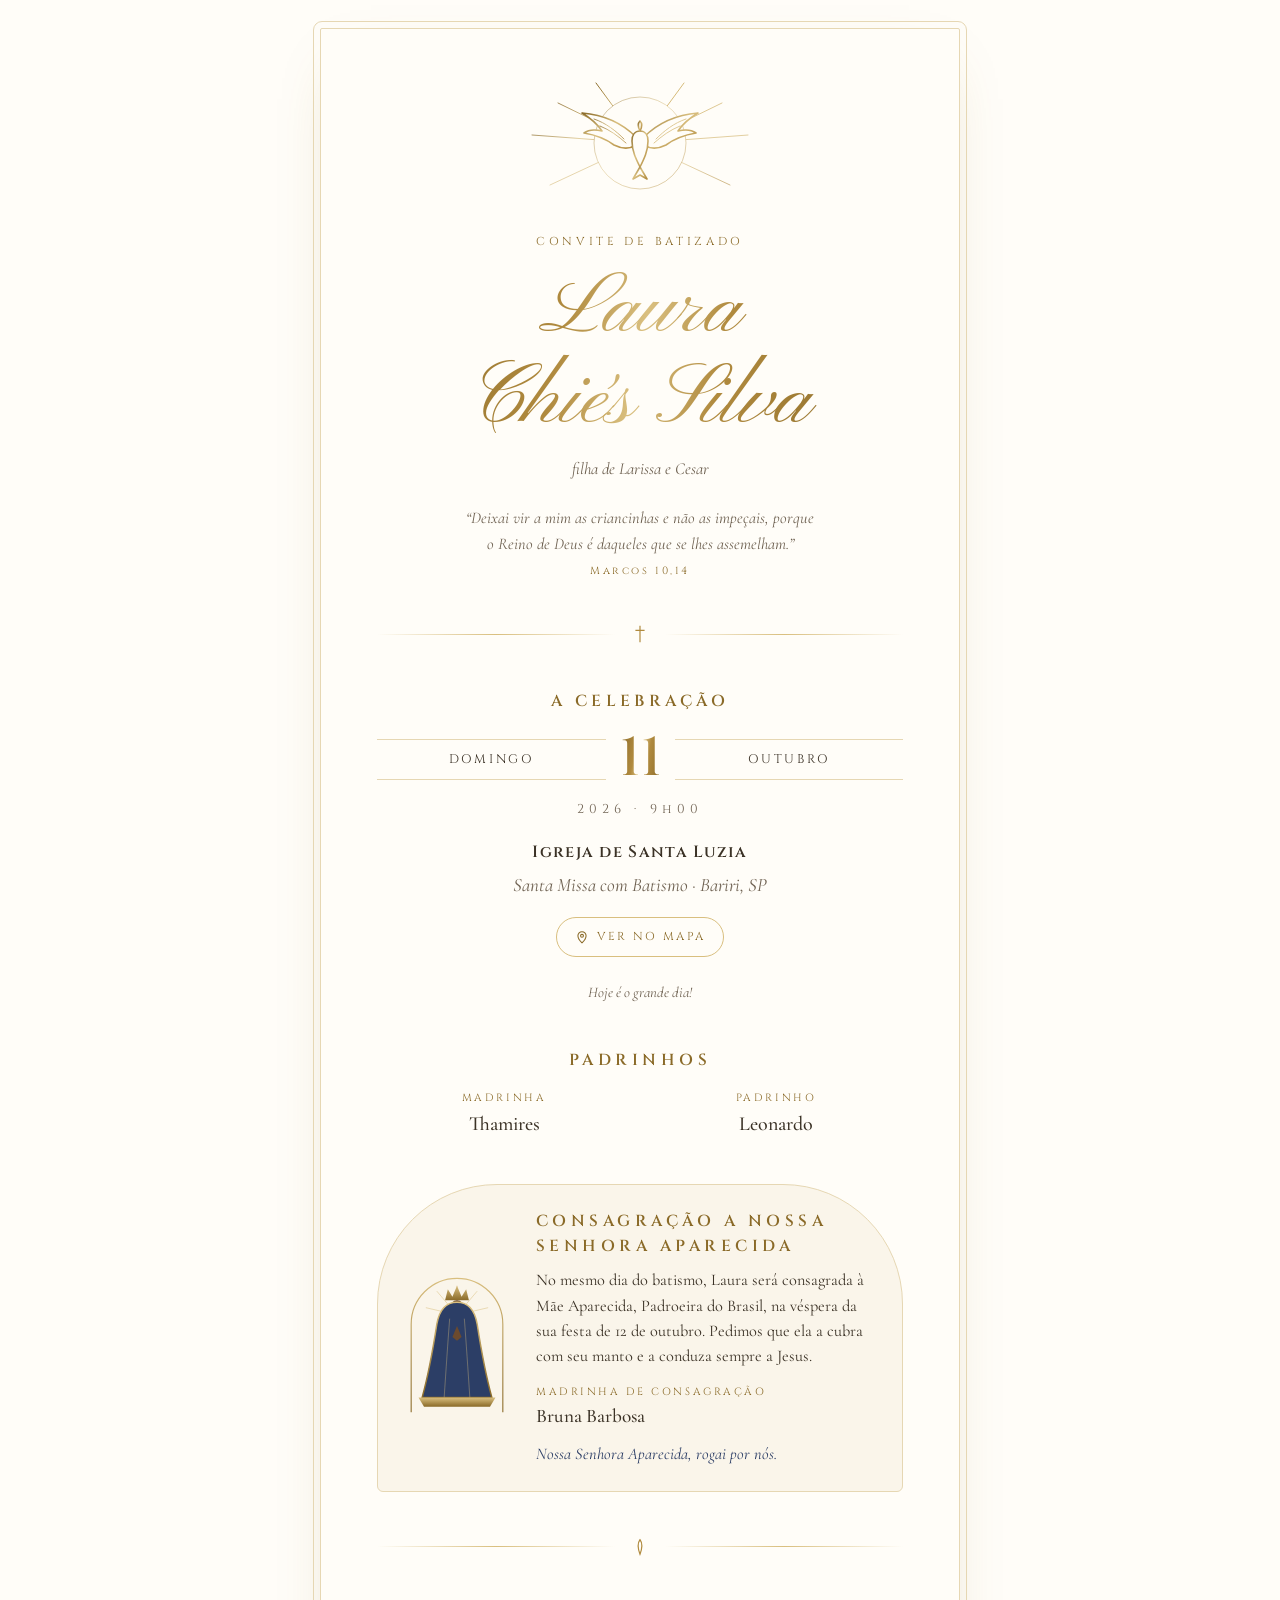
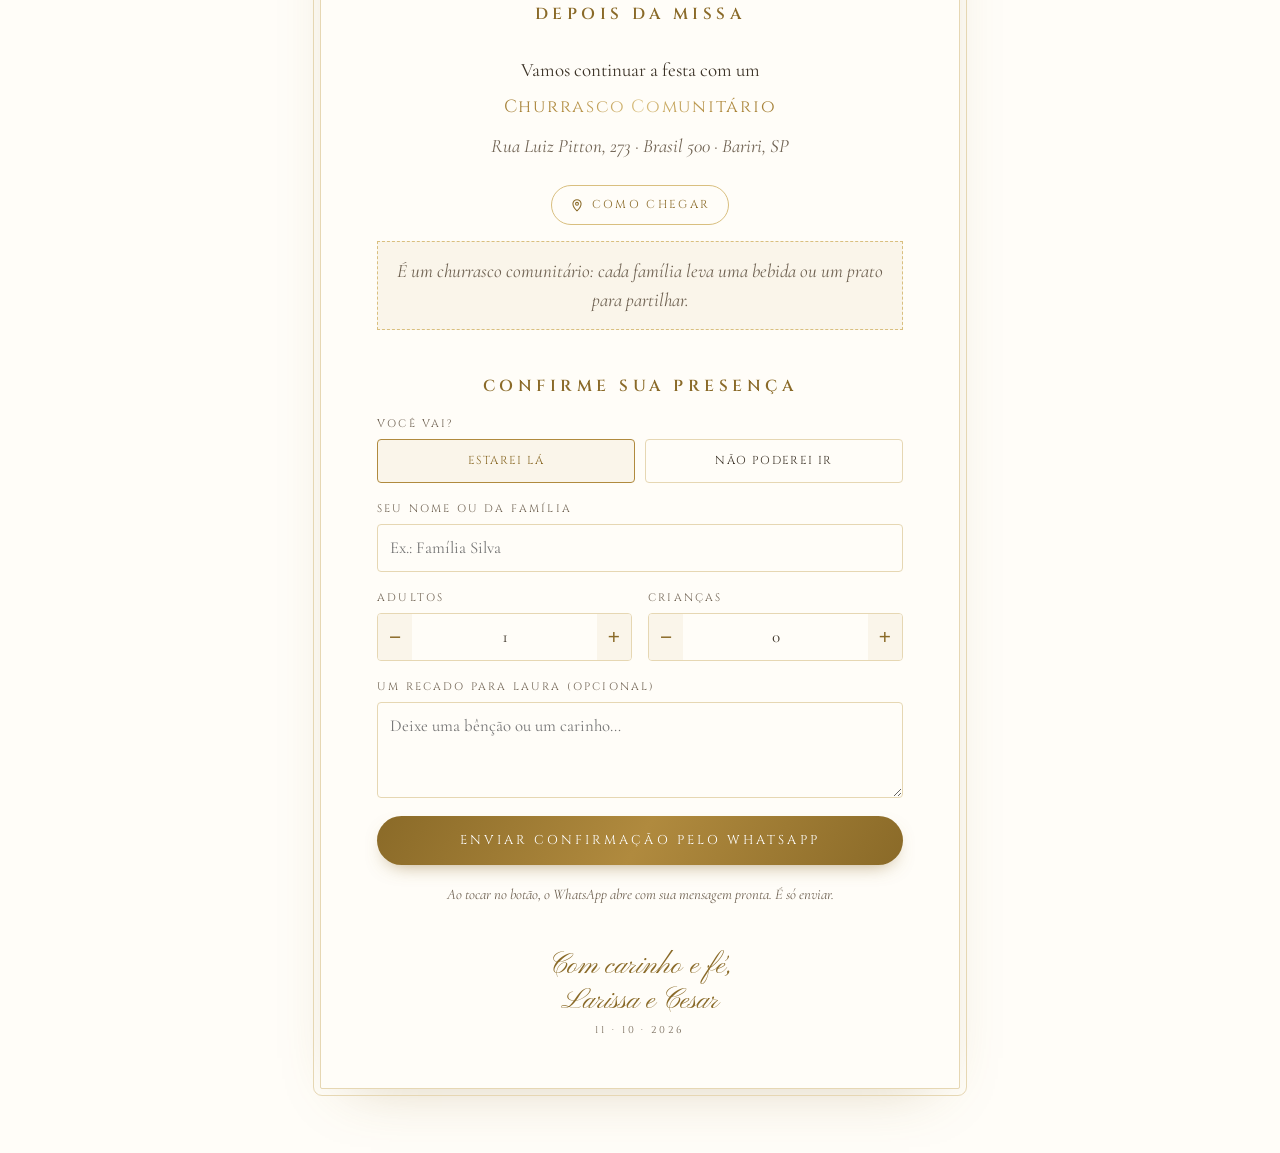
==== commit 1a610ca9: "Add files via upload" ====
--- a/batizado-laura/index.html
+++ b/batizado-laura/index.html
@@ -217,6 +217,14 @@
   </div>
 </section>
 
+<section aria-labelledby="h-pad">
+  <h2 id="h-pad">Padrinhos</h2>
+  <div class="godparents">
+    <div><small>Madrinha</small><span id="godmother"></span></div>
+    <div><small>Padrinho</small><span id="godfather"></span></div>
+  </div>
+</section>
+
 <section class="mary" aria-labelledby="h-mary">
   <svg viewBox="0 0 120 170" role="img" aria-label="Imagem estilizada de Nossa Senhora Aparecida">
     <defs>
@@ -249,27 +257,18 @@
   </div>
 </section>
 
-<section aria-labelledby="h-pad">
-  <h2 id="h-pad">Padrinhos</h2>
-  <div class="godparents">
-    <div><small>Madrinha</small><span id="godmother"></span></div>
-    <div><small>Padrinho</small><span id="godfather"></span></div>
-  </div>
-</section>
-
 <div class="orn" aria-hidden="true"><svg viewBox="0 0 24 24" fill="none" stroke="currentColor" stroke-width="1.3"><path d="M12 4c-3 4-3 8 0 16 3-8 3-12 0-16z"/></svg></div>
 
 <section class="bbq" aria-labelledby="h-bbq">
   <h2 id="h-bbq">Depois da missa</h2>
   <p>Vamos continuar a festa com um</p>
   <p class="where gold-text">Churrasco Comunitário</p>
-  <p><strong>Logo após a missa</strong></p>
   <p class="addr">Rua Luiz Pitton, 273 · Brasil 500 · Bariri, SP</p>
   <a class="btn-link" href="https://www.google.com/maps/search/?api=1&query=Rua+Luiz+Pitton+273+Bariri+SP" target="_blank" rel="noopener">
     <svg width="14" height="14" viewBox="0 0 24 24" fill="none" stroke="currentColor" stroke-width="1.8"><path d="M12 22s7-6.2 7-12a7 7 0 1 0-14 0c0 5.8 7 12 7 12z"/><circle cx="12" cy="10" r="2.5"/></svg>
     Como chegar
   </a>
-  <p class="note">É um churrasco comunitário: cada família leva uma bebida ou um prato para partilhar. Conte pra gente o que vai levar na confirmação abaixo.</p>
+  <p class="note">É um churrasco comunitário: cada família leva uma bebida ou um prato para partilhar.</p>
 </section>
 
 <section aria-labelledby="h-rsvp">
@@ -296,18 +295,6 @@
         <div class="stepper"><button type="button" data-step="-1" data-for="f-kids" aria-label="Menos uma criança">−</button><input id="f-kids" type="number" inputmode="numeric" min="0" max="30" value="0"><button type="button" data-step="1" data-for="f-kids" aria-label="Mais uma criança">+</button></div>
       </div>
     </div>
-    <div class="field" id="bring-wrap">
-      <label for="f-bring">Para o churrasco, vou levar</label>
-      <select id="f-bring">
-        <option value="">Ainda não sei</option>
-        <option>Refrigerante / suco</option>
-        <option>Cerveja</option>
-        <option>Carne</option>
-        <option>Acompanhamento (salada, farofa, arroz…)</option>
-        <option>Sobremesa</option>
-        <option>Pão / carvão / gelo</option>
-      </select>
-    </div>
     <div class="field">
       <label for="f-msg">Um recado para <span class="babyFirst"></span> (opcional)</label>
       <textarea id="f-msg" placeholder="Deixe uma bênção ou um carinho…"></textarea>
@@ -337,7 +324,7 @@
   </div>
   <div class="paste">
     <label for="p-msg">Cole aqui a mensagem que chegou no WhatsApp</label>
-    <textarea id="p-msg" placeholder="*Batizado de Laura* – 11/10&#10;&#10;✅ Confirmado: Família Silva&#10;Adultos: 2&#10;Crianças: 1&#10;Vou levar: Sobremesa"></textarea>
+    <textarea id="p-msg" placeholder="*Batizado de Laura* – 11/10&#10;&#10;✅ Confirmado: Família Silva&#10;Adultos: 2&#10;Crianças: 1"></textarea>
     <div class="preview" id="p-prev" hidden></div>
     <p class="err" id="p-err" hidden></p>
     <div class="actions">
@@ -347,8 +334,8 @@
   </div>
   <div class="tablewrap">
     <table>
-      <thead><tr><th>Nome</th><th>Presença</th><th>Adultos</th><th>Crianças</th><th>Vai levar</th><th>Recado</th><th></th></tr></thead>
-      <tbody id="p-body"><tr><td colspan="7" class="empty">Nenhuma confirmação ainda. Cole a primeira mensagem do WhatsApp acima.</td></tr></tbody>
+      <thead><tr><th>Nome</th><th>Presença</th><th>Adultos</th><th>Crianças</th><th>Recado</th><th></th></tr></thead>
+      <tbody id="p-body"><tr><td colspan="6" class="empty">Nenhuma confirmação ainda. Cole a primeira mensagem do WhatsApp acima.</td></tr></tbody>
     </table>
   </div>
 </section>
@@ -396,7 +383,7 @@
 /* Mostrar/ocultar campos se não vai */
 const syncAtt = () => {
   const going = $("att-yes").checked;
-  $("counts").hidden = !going; $("bring-wrap").hidden = !going;
+  $("counts").hidden = !going;
 };
 document.querySelectorAll('input[name="att"]').forEach(r => r.addEventListener("change", syncAtt));
 
@@ -409,11 +396,10 @@
   err.hidden = true;
   const going = $("att-yes").checked;
   const a = parseInt($("f-adults").value)||0, k = parseInt($("f-kids").value)||0;
-  const bring = $("f-bring").value, msg = $("f-msg").value.trim();
+  const msg = $("f-msg").value.trim();
   let t = `*Batizado de ${first}* – 11/10\n\n`;
   if (going) {
     t += `✅ Confirmado: ${name}\nAdultos: ${a}\nCrianças: ${k}\n`;
-    if (bring) t += `Vou levar: ${bring}\n`;
   } else {
     t += `${name} infelizmente não poderá ir.\n`;
   }
@@ -459,12 +445,12 @@
     $("t-kid").textContent = yes.reduce((a,r) => a + (r.kids||0), 0);
     $("t-no").textContent = rows.length - yes.length;
     const body = $("p-body");
-    if (!rows.length) { body.innerHTML = '<tr><td colspan="7" class="empty">Nenhuma confirmação ainda. Cole a primeira mensagem do WhatsApp acima.</td></tr>'; return; }
+    if (!rows.length) { body.innerHTML = '<tr><td colspan="6" class="empty">Nenhuma confirmação ainda. Cole a primeira mensagem do WhatsApp acima.</td></tr>'; return; }
     body.innerHTML = rows.map(r => `<tr>
       <td>${esc(r.name)}</td>
       <td><span class="pill ${r.going ? "yes" : "no"}">${r.going ? "Vai" : "Não vai"}</span></td>
       <td class="num">${r.going ? r.adults : "–"}</td><td class="num">${r.going ? r.kids : "–"}</td>
-      <td>${esc(r.bring) || "–"}</td><td class="recado">${esc(r.msg) || ""}</td>
+      <td class="recado">${esc(r.msg) || ""}</td>
       <td><button type="button" class="del" data-id="${esc(r.id)}">Remover</button></td></tr>`).join("");
   };
   const show = () => { const on = location.hash === "#painel"; $("panel").hidden = !on; if (on) { rows = load(); render(); } };
@@ -476,7 +462,7 @@
     if (!parsed) { p.hidden = true; e.textContent = "Não reconheci essa mensagem. Cole o texto inteiro que o convidado enviou pelo site."; e.hidden = false; $("p-add").disabled = true; return; }
     e.hidden = true; p.hidden = false; $("p-add").disabled = false;
     p.innerHTML = parsed.going
-      ? `<strong>${esc(parsed.name)}</strong> vai · ${parsed.adults} adulto(s), ${parsed.kids} criança(s)${parsed.bring ? " · leva " + esc(parsed.bring) : ""}`
+      ? `<strong>${esc(parsed.name)}</strong> vai · ${parsed.adults} adulto(s), ${parsed.kids} criança(s)`
       : `<strong>${esc(parsed.name)}</strong> não poderá ir`;
   };
   $("p-msg").addEventListener("input", prev);
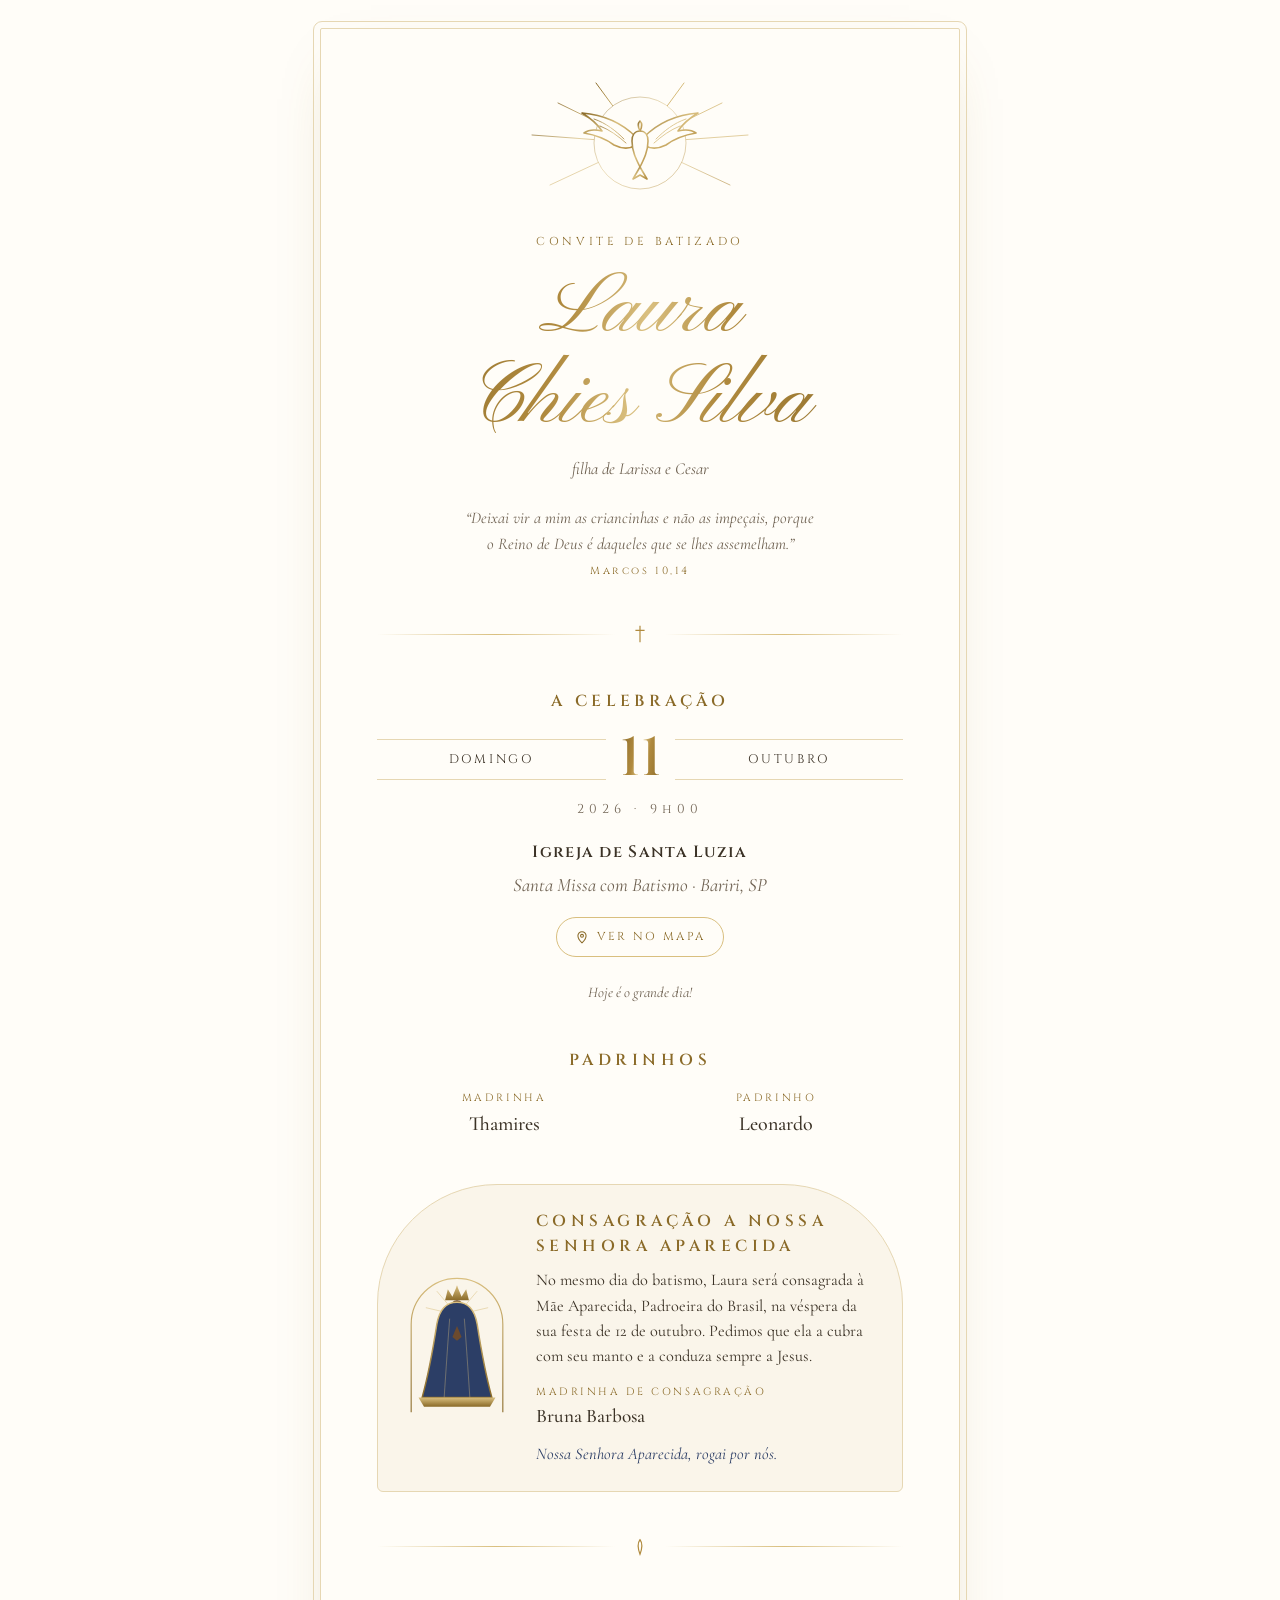
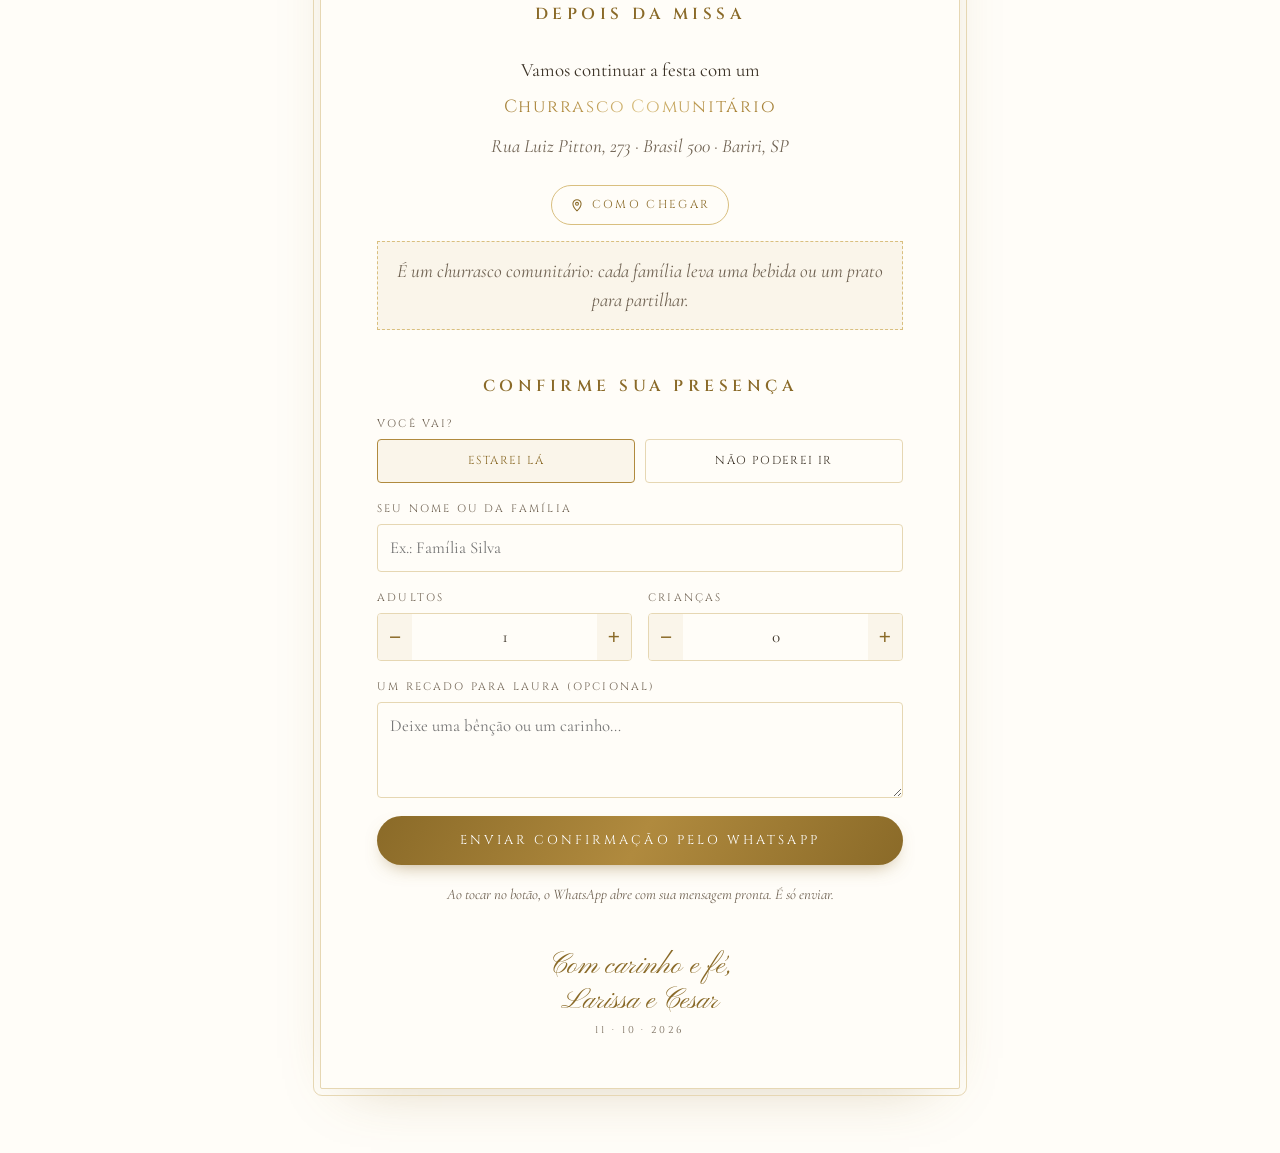
==== commit e1d41a3f: "Add files via upload" ====
--- a/batizado-laura/index.html
+++ b/batizado-laura/index.html
@@ -344,7 +344,7 @@
 <script>
 /* ===== Dados do convite — edite aqui ===== */
 const CONVITE = {
-  bebe: "Laura Chiés Silva",
+  bebe: "Laura Chies Silva",
   pais: "Larissa e Cesar",
   madrinha: "Thamires",
   padrinho: "Leonardo",
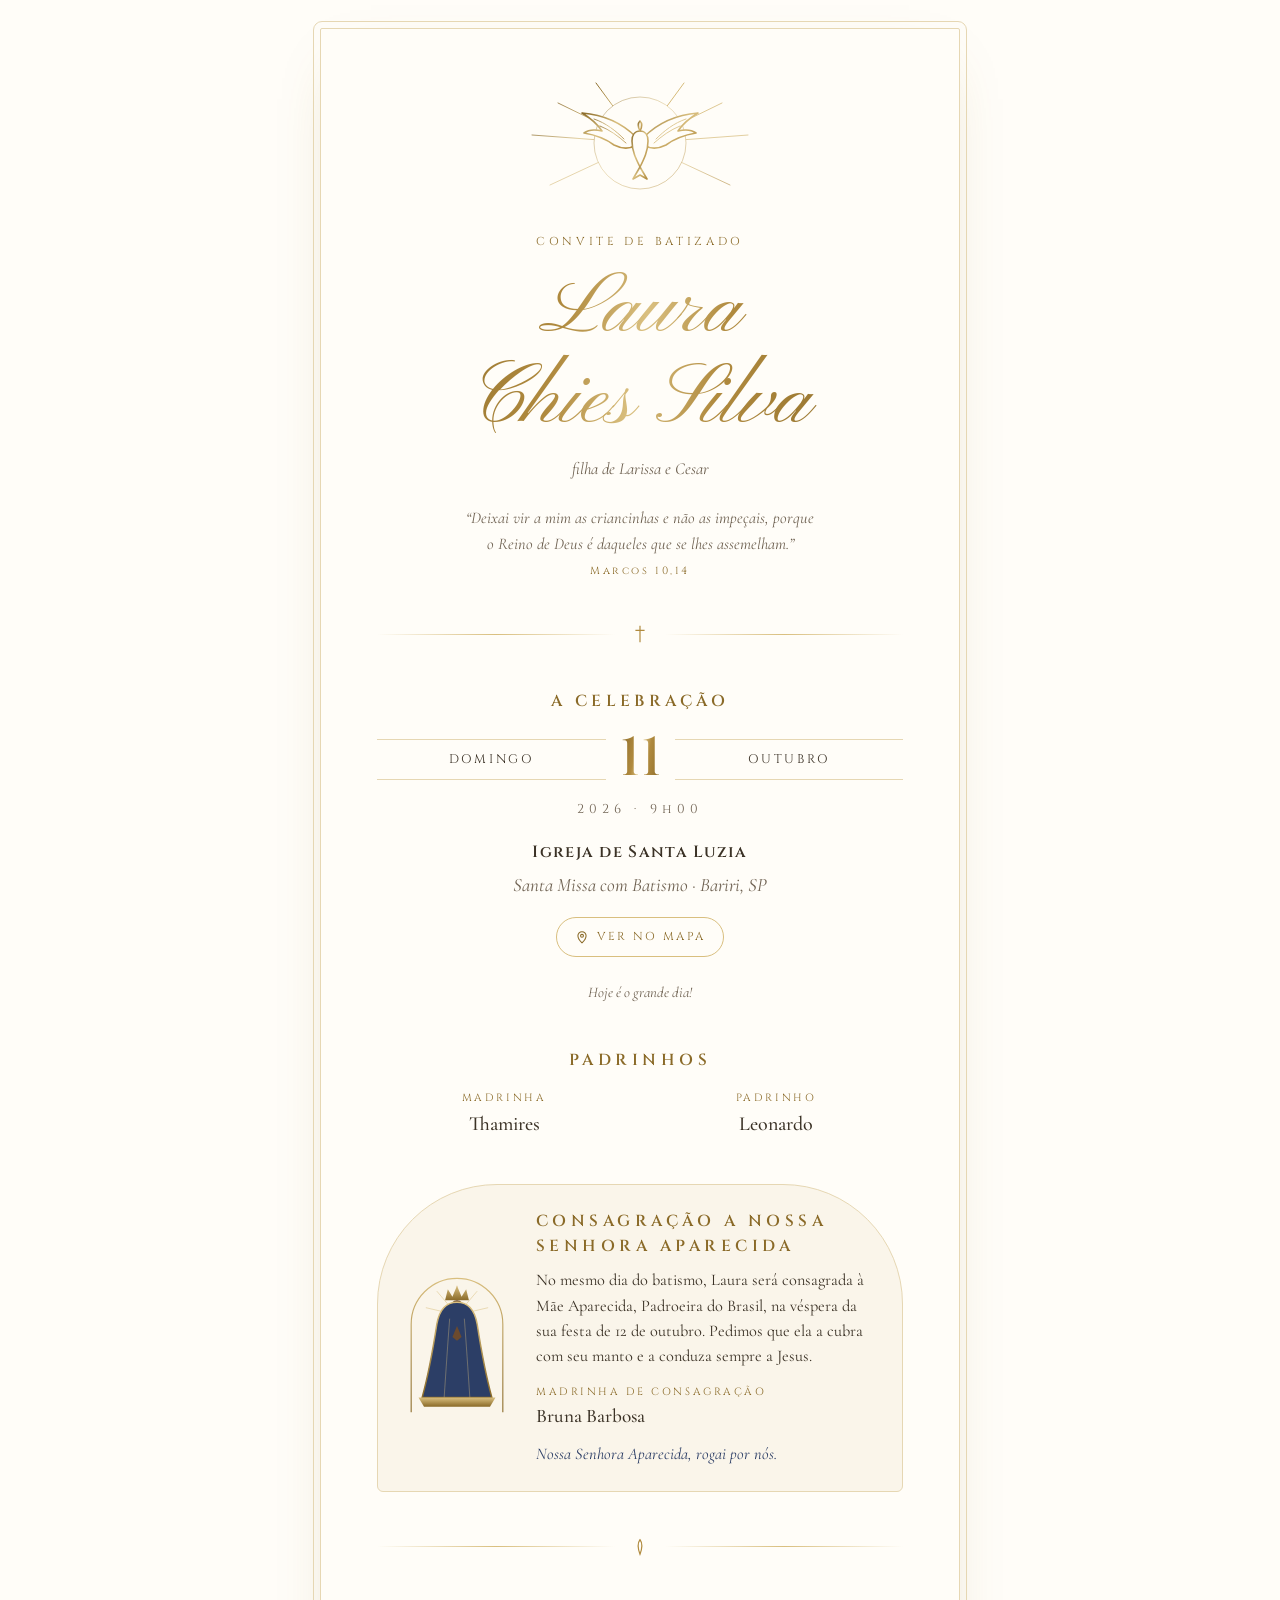
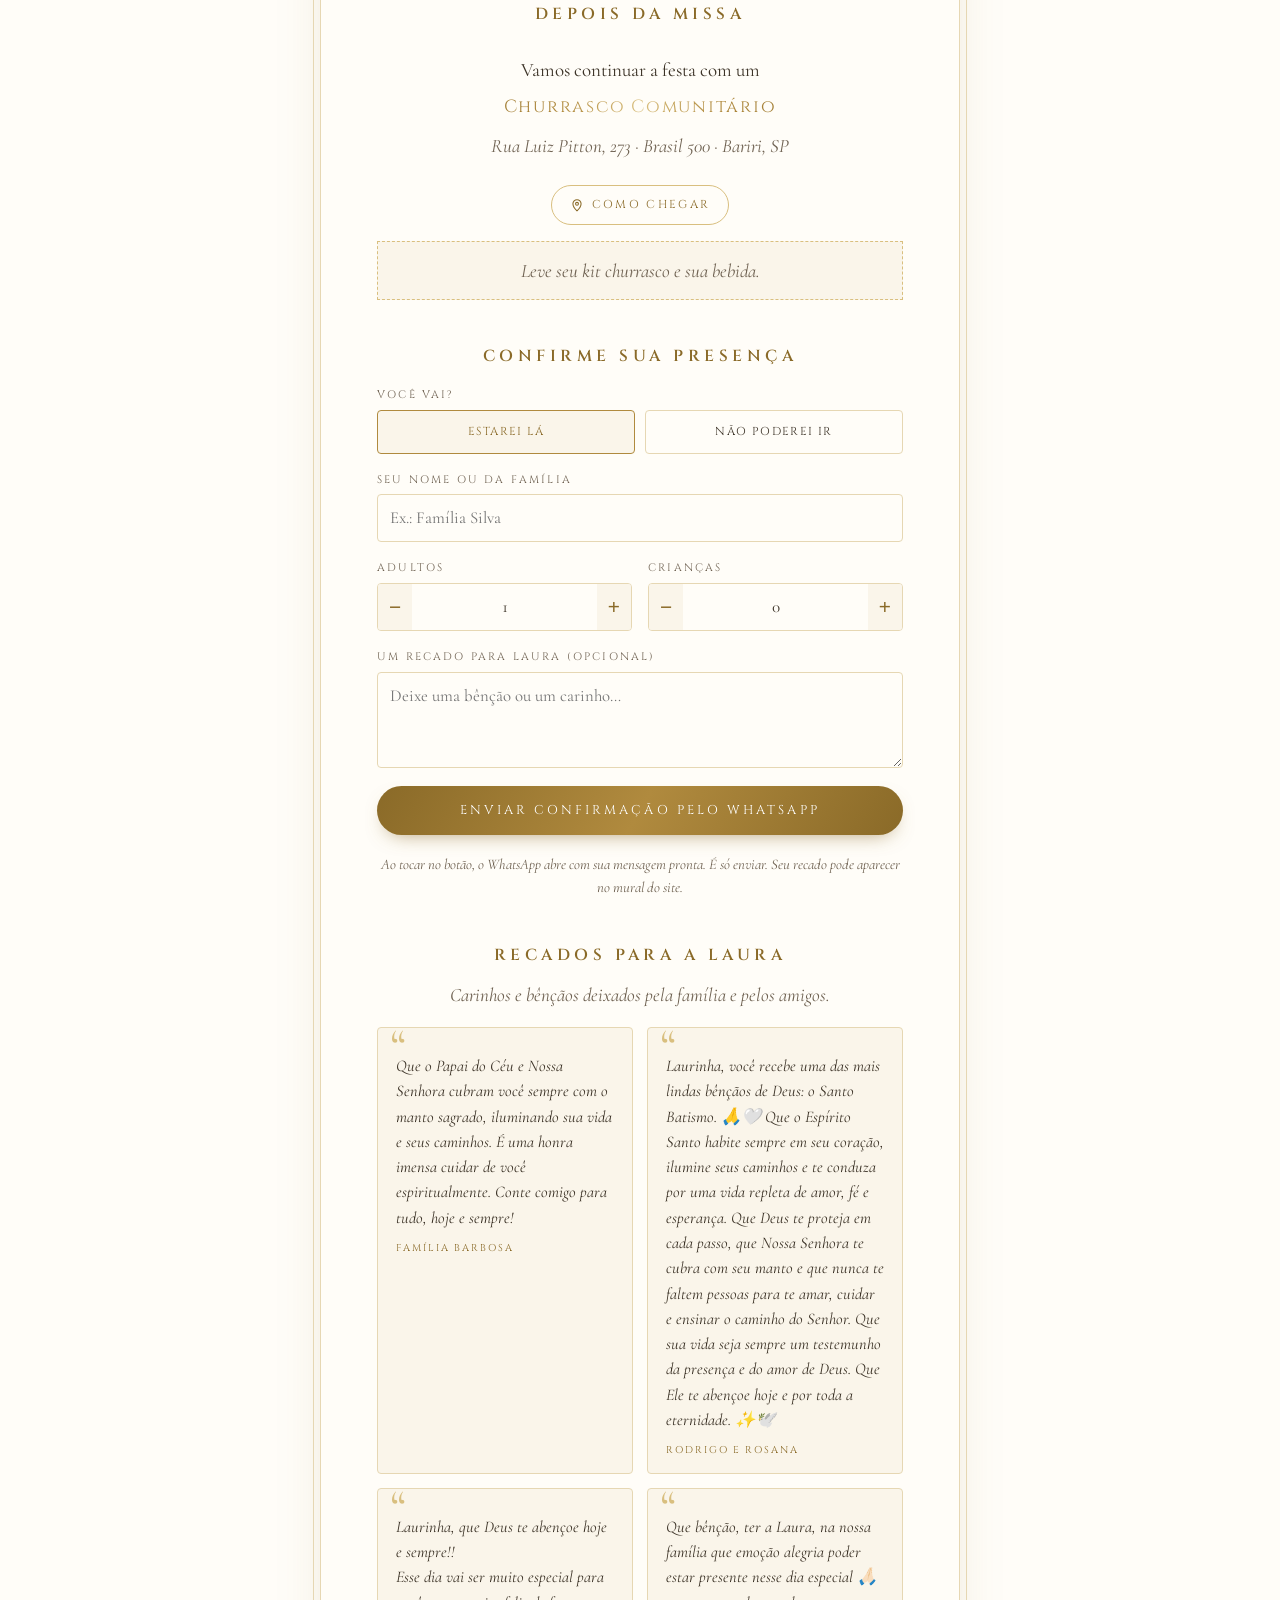
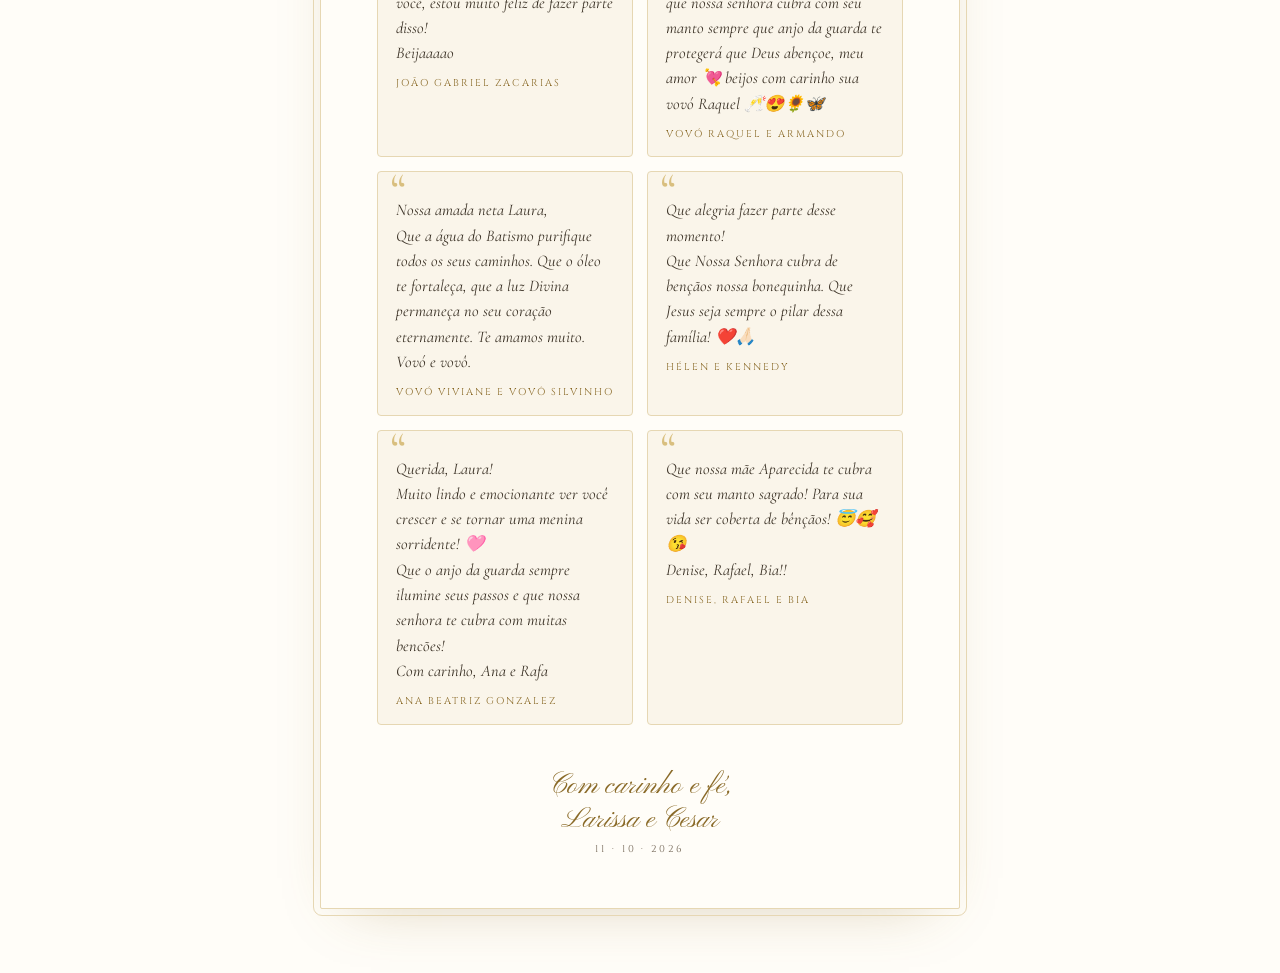
==== commit adced275: "Add files via upload" ====
--- a/batizado-laura/index.html
+++ b/batizado-laura/index.html
@@ -137,6 +137,22 @@
 .recado{font-style:italic;color:var(--ink-soft);max-width:22em}
 @media (max-width:520px){.tiles{grid-template-columns:1fr 1fr}}
 
+/* Música de fundo */
+.music{position:fixed;right:16px;bottom:calc(16px + env(safe-area-inset-bottom,0px));z-index:10;width:52px;height:52px;border-radius:50%;border:1px solid var(--gold-light);background:var(--paper);color:var(--gold-deep);box-shadow:0 8px 22px -10px rgba(138,106,40,.7);cursor:pointer;display:flex;align-items:center;justify-content:center}
+.music svg{width:22px;height:22px}
+.music.playing svg{animation:pulse 1.6s ease-in-out infinite}
+.music .off{display:none}.music:not(.playing) .on{display:none}.music:not(.playing) .off{display:block}
+@keyframes pulse{0%,100%{transform:scale(1)}50%{transform:scale(1.12)}}
+@media (prefers-reduced-motion:reduce){.music.playing svg{animation:none}}
+
+/* Mural de recados */
+.mural-list{display:grid;grid-template-columns:repeat(auto-fill,minmax(220px,1fr));gap:14px}
+.recado-card{background:var(--paper-2);border:1px solid var(--line);border-radius:4px;padding:18px 18px 14px;display:flex;flex-direction:column;gap:10px;position:relative}
+.recado-card::before{content:"“";position:absolute;top:-6px;left:12px;font-family:var(--f-body);font-size:3rem;line-height:1;color:var(--gold-light)}
+.recado-card p{white-space:pre-line;font-style:italic;font-size:1.02rem;margin:0;padding-top:8px}
+.recado-card span{font-family:var(--f-cap);font-size:.62rem;letter-spacing:.2em;text-transform:uppercase;color:var(--gold-deep)}
+.mural-intro{text-align:center;color:var(--ink-soft);font-style:italic;margin:-6px 0 18px}
+
 .rays{transform-origin:130px 70px;animation:glow 6s ease-in-out infinite}
 @keyframes glow{0%,100%{opacity:.55}50%{opacity:1}}
 @media (prefers-reduced-motion:reduce){.rays{animation:none}}
@@ -268,7 +284,7 @@
     <svg width="14" height="14" viewBox="0 0 24 24" fill="none" stroke="currentColor" stroke-width="1.8"><path d="M12 22s7-6.2 7-12a7 7 0 1 0-14 0c0 5.8 7 12 7 12z"/><circle cx="12" cy="10" r="2.5"/></svg>
     Como chegar
   </a>
-  <p class="note">É um churrasco comunitário: cada família leva uma bebida ou um prato para partilhar.</p>
+  <p class="note">Leve seu kit churrasco e sua bebida.</p>
 </section>
 
 <section aria-labelledby="h-rsvp">
@@ -301,12 +317,18 @@
     </div>
     <p class="err" id="err" hidden></p>
     <button class="submit" type="submit">Enviar confirmação pelo WhatsApp</button>
-    <p class="hint">Ao tocar no botão, o WhatsApp abre com sua mensagem pronta. É só enviar.</p>
+    <p class="hint">Ao tocar no botão, o WhatsApp abre com sua mensagem pronta. É só enviar. Seu recado pode aparecer no mural do site.</p>
   </form>
   <div class="done" id="done" hidden>
     <p>Sua mensagem está pronta no WhatsApp. Se não abriu, <a id="wa-fallback" href="#" target="_blank" rel="noopener">toque aqui</a> ou envie para <strong id="wa-num"></strong>.</p>
     <button type="button" class="btn-link" id="again">Fazer outra confirmação</button>
   </div>
+</section>
+
+<section id="mural" hidden aria-labelledby="h-mural">
+  <h2 id="h-mural">Recados para a Laura</h2>
+  <p class="mural-intro">Carinhos e bênçãos deixados pela família e pelos amigos.</p>
+  <div class="mural-list" id="mural-list"></div>
 </section>
 
 <footer>Com carinho e fé,<br><span id="sign"></span><small>11 · 10 · 2026</small></footer>
@@ -341,6 +363,11 @@
 </section>
 </main>
 
+<audio id="bgm" src="musica.mp3" loop preload="auto"></audio>
+<button type="button" class="music" id="musicBtn" hidden aria-label="Ligar ou desligar a música">
+  <svg class="on" viewBox="0 0 24 24" fill="none" stroke="currentColor" stroke-width="1.8" stroke-linecap="round"><path d="M9 18V5l11-2v13"/><circle cx="6" cy="18" r="3"/><circle cx="17" cy="16" r="3"/></svg>
+  <svg class="off" viewBox="0 0 24 24" fill="none" stroke="currentColor" stroke-width="1.8" stroke-linecap="round"><path d="M9 18V5l11-2v13"/><circle cx="6" cy="18" r="3"/><circle cx="17" cy="16" r="3"/><path d="M3 3l18 18"/></svg>
+</button>
 <script>
 /* ===== Dados do convite — edite aqui ===== */
 const CONVITE = {
@@ -349,7 +376,22 @@
   madrinha: "Thamires",
   padrinho: "Leonardo",
   whatsapp: "5514981087903",      // DDI + DDD + número, só dígitos
-  dataHora: "2026-10-11T09:00:00-03:00"
+  dataHora: "2026-10-11T09:00:00-03:00",
+
+  /* Mural de recados — copie a linha de exemplo, troque nome e texto.
+     Cada recado entre chaves { }, separados por vírgula.
+     Enquanto a lista estiver vazia, o mural fica escondido. */
+  recados: [
+    // { nome: "Vovó Maria", texto: "Que Deus te abençoe sempre, minha netinha!" },
+    { nome: "Família Barbosa", texto: "Que o Papai do Céu e Nossa Senhora cubram você sempre com o manto sagrado, iluminando sua vida e seus caminhos. É uma honra imensa cuidar de você espiritualmente. Conte comigo para tudo, hoje e sempre!" },
+    { nome: "Rodrigo e Rosana", texto: "Laurinha, você recebe uma das mais lindas bênçãos de Deus: o Santo Batismo. 🙏🤍 Que o Espírito Santo habite sempre em seu coração, ilumine seus caminhos e te conduza por uma vida repleta de amor, fé e esperança. Que Deus te proteja em cada passo, que Nossa Senhora te cubra com seu manto e que nunca te faltem pessoas para te amar, cuidar e ensinar o caminho do Senhor. Que sua vida seja sempre um testemunho da presença e do amor de Deus. Que Ele te abençoe hoje e por toda a eternidade. ✨🕊️" },
+    { nome: "João Gabriel Zacarias", texto: "Laurinha, que Deus te abençoe hoje e sempre!!\nEsse dia vai ser muito especial para você, estou muito feliz de fazer parte disso!\nBeijaaaao" },
+    { nome: "Vovó Raquel e Armando", texto: "Que bênção, ter a Laura, na nossa família que emoção alegria poder estar presente nesse dia especial 🙏🏻 que nossa senhora cubra com seu manto sempre que anjo da guarda te protegerá que Deus abençoe, meu amor 💘 beijos com carinho sua vovó Raquel 🥂😍🌻🦋" },
+    { nome: "Vovó Viviane e Vovô Silvinho", texto: "Nossa amada neta Laura,\nQue a água do Batismo purifique todos os seus caminhos. Que o óleo te fortaleça, que a luz Divina permaneça no seu coração eternamente. Te amamos muito. Vovó e vovô." },
+    { nome: "Hélen e Kennedy", texto: "Que alegria fazer parte desse momento!\nQue Nossa Senhora cubra de bençãos nossa bonequinha. Que Jesus seja sempre o pilar dessa família! ❤️🙏🏻" },
+    { nome: "Ana Beatriz Gonzalez", texto: "Querida, Laura!\nMuito lindo e emocionante ver você crescer e se tornar uma menina sorridente! 🩷\nQue o anjo da guarda sempre ilumine seus passos e que nossa senhora te cubra com muitas bencões!\nCom carinho, Ana e Rafa" },
+    { nome: "Denise, Rafael e Bia", texto: "Que nossa mãe Aparecida te cubra com seu manto sagrado! Para sua vida ser coberta de bênçãos! 😇🥰😘\nDenise, Rafael, Bia!!" },
+  ]
 };
 /* ========================================= */
 
@@ -479,6 +521,47 @@
     rows = rows.filter(r => r.id !== b.dataset.id); save(rows); render();
   });
 })();
+
+/* ===== Música de fundo =====
+   Coloque o arquivo "musica.mp3" na mesma pasta do index.html.
+   Os navegadores só deixam tocar som depois do primeiro toque na página,
+   então a música começa no primeiro toque/clique em qualquer lugar. */
+(() => {
+  const a = $("bgm"), b = $("musicBtn");
+  a.volume = 0.45;
+  let userPaused = false;
+  const sync = () => b.classList.toggle("playing", !a.paused);
+  a.addEventListener("canplay", () => { b.hidden = false; }, {once:true});
+  a.addEventListener("error", () => { b.hidden = true; });
+  a.addEventListener("play", sync); a.addEventListener("pause", sync);
+  let armed = true;
+  const start = e => {
+    if (!armed || (e.target.closest && e.target.closest("#musicBtn"))) return;
+    armed = false;
+    if (!userPaused && a.paused) a.play().catch(() => {});
+  };
+  ["pointerdown","keydown"].forEach(ev => document.addEventListener(ev, start, {passive:true}));
+  a.play().catch(() => {});
+  b.addEventListener("click", e => {
+    e.stopPropagation();
+    if (a.paused) { userPaused = false; a.play().catch(() => {}); } else { userPaused = true; a.pause(); }
+  });
+  document.addEventListener("visibilitychange", () => { if (document.hidden) a.pause(); else if (!userPaused) a.play().catch(() => {}); });
+})();
+
+/* Mural de recados */
+(() => {
+  const list = (CONVITE.recados || []).filter(r => r && r.texto);
+  if (!list.length) return;
+  const box = $("mural-list");
+  list.forEach(r => {
+    const c = document.createElement("figure"); c.className = "recado-card"; c.style.margin = "0";
+    const t = document.createElement("p"); t.textContent = r.texto;
+    const n = document.createElement("span"); n.textContent = r.nome || "";
+    c.append(t, n); box.append(c);
+  });
+  $("mural").hidden = false;
+})();
 </script>
 </body>
 </html>
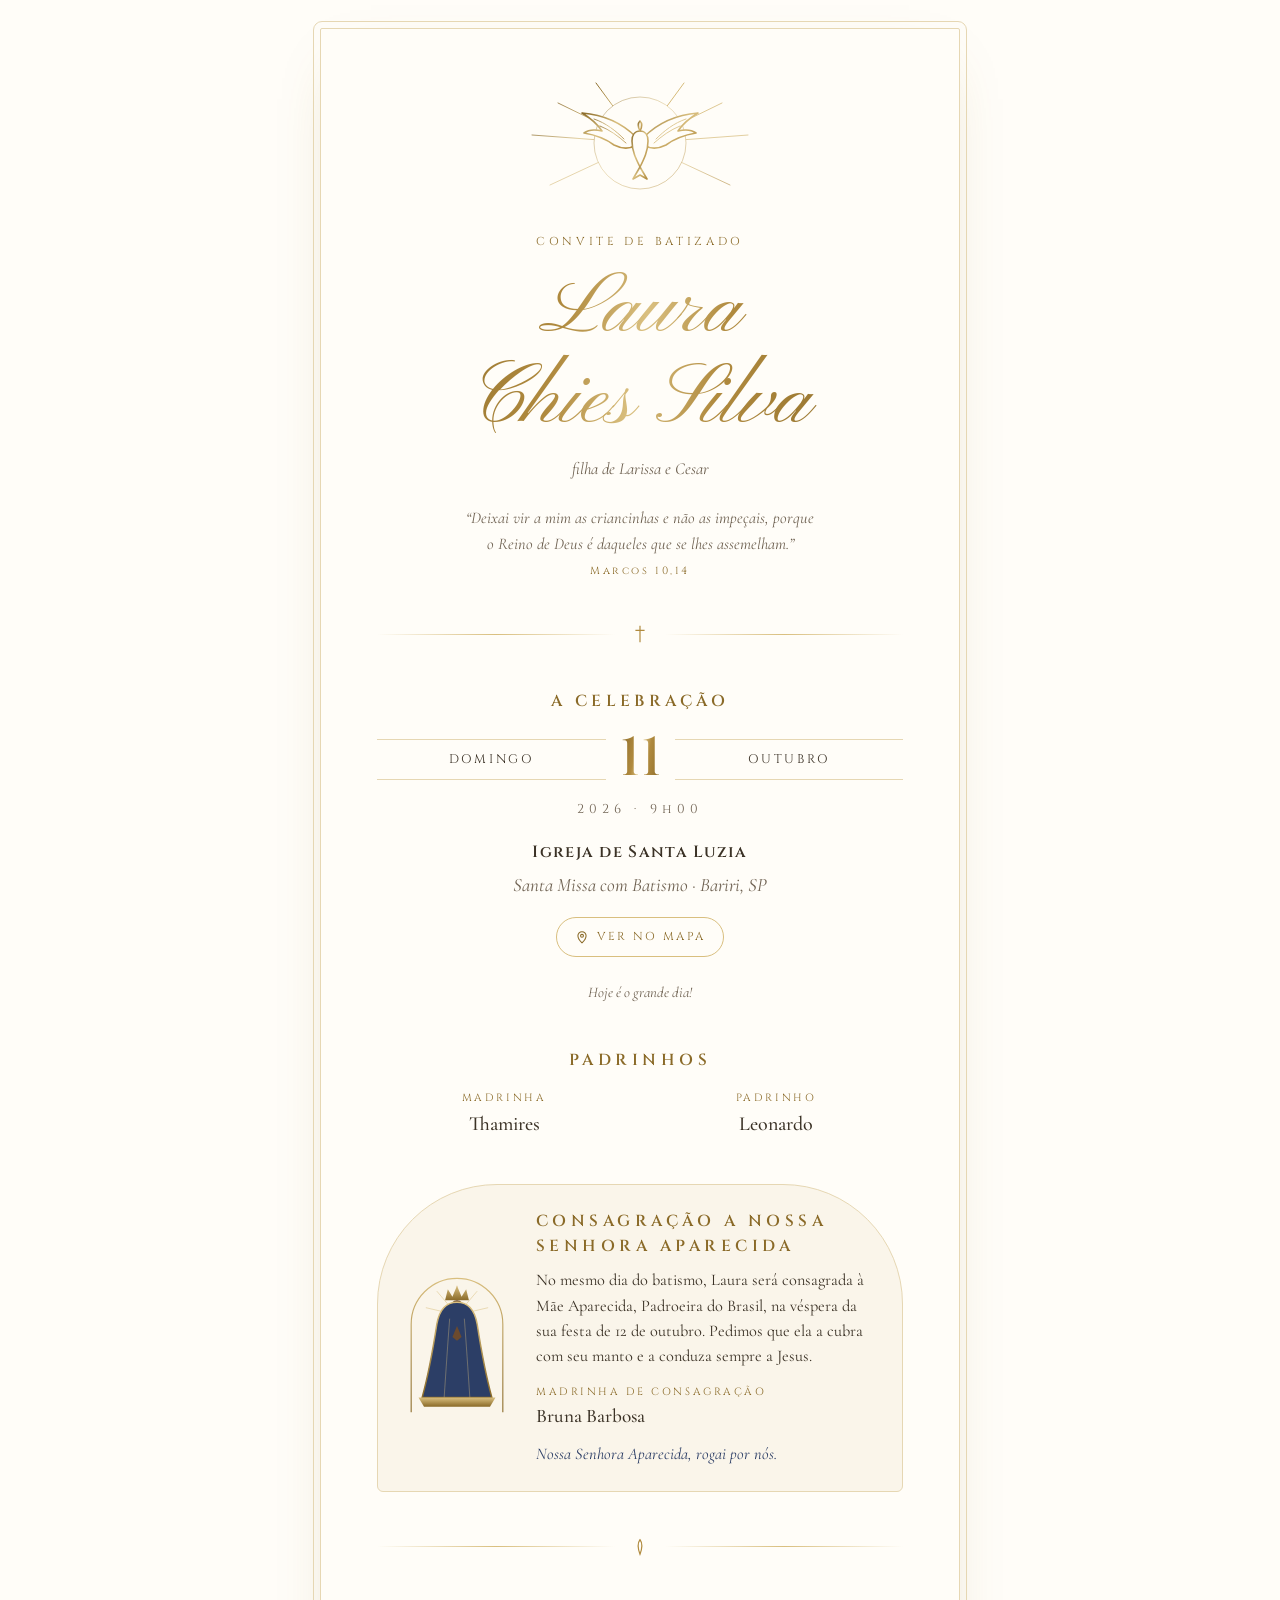
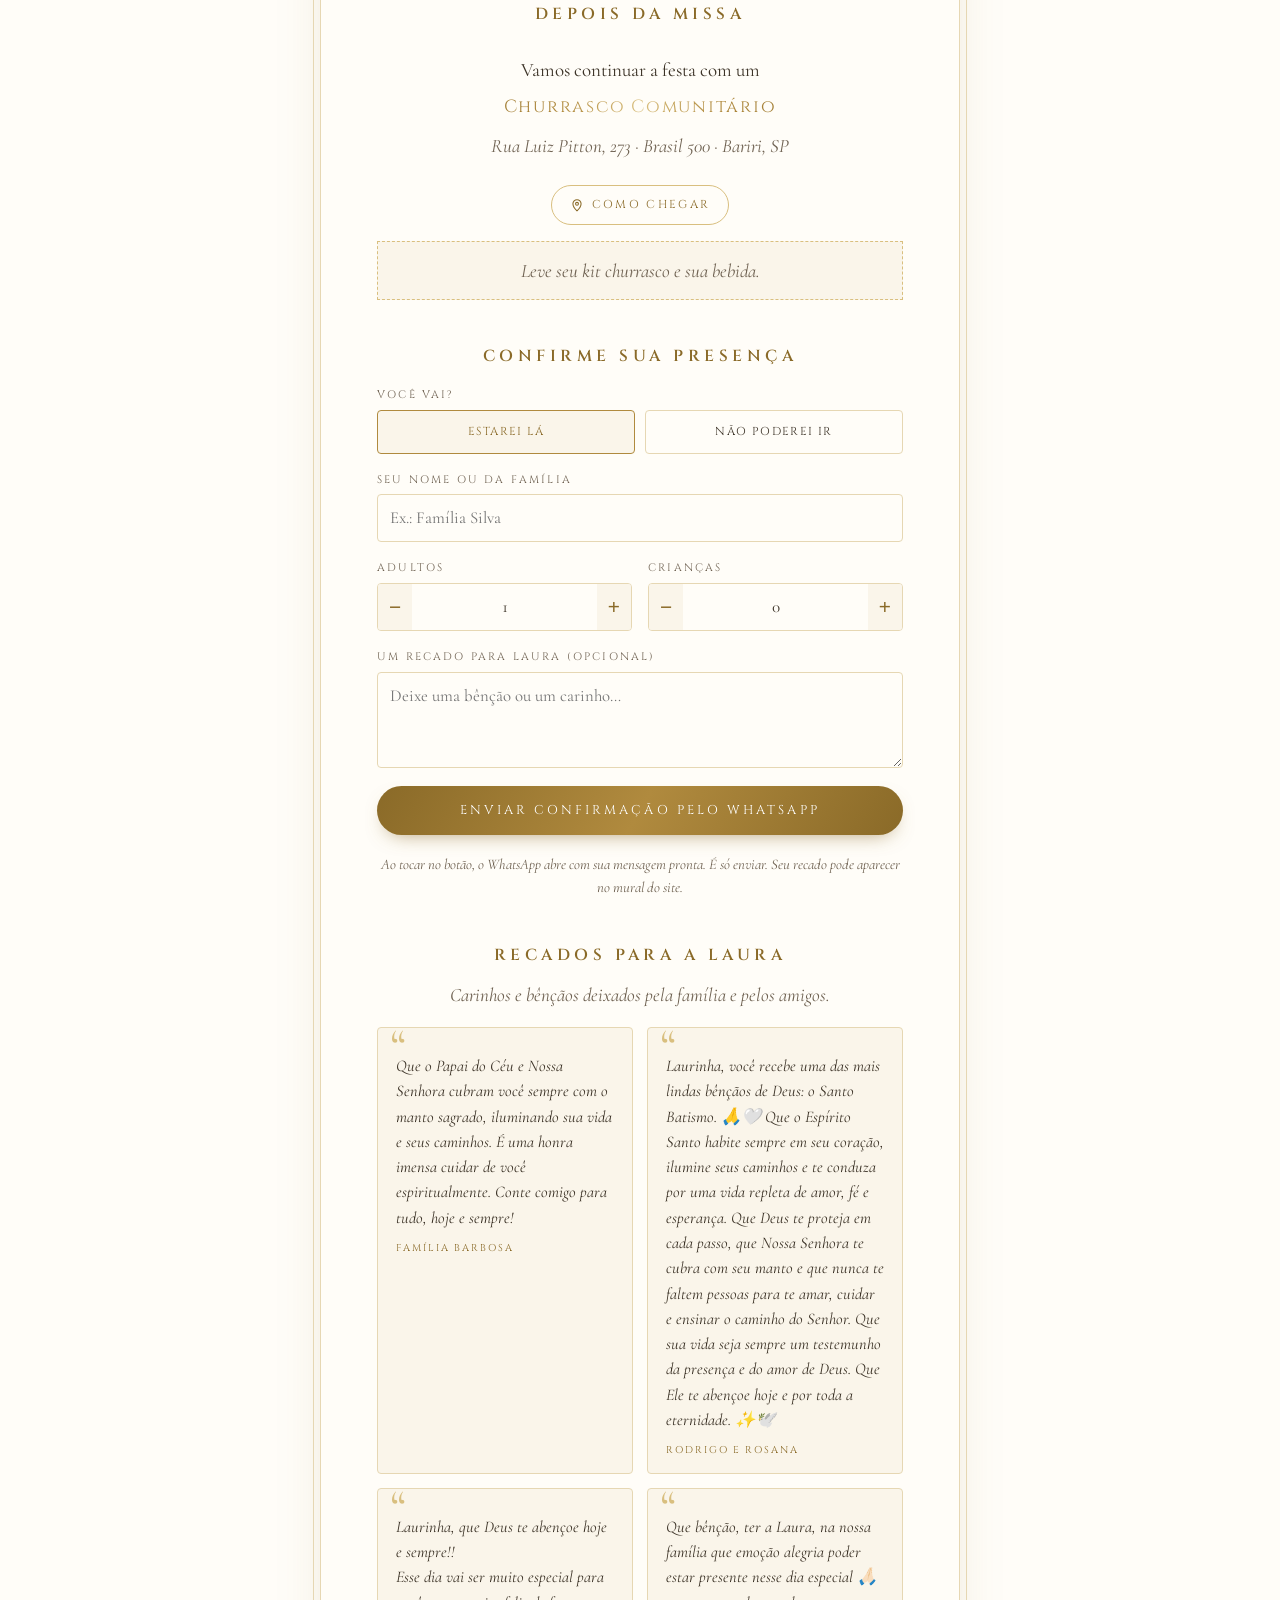
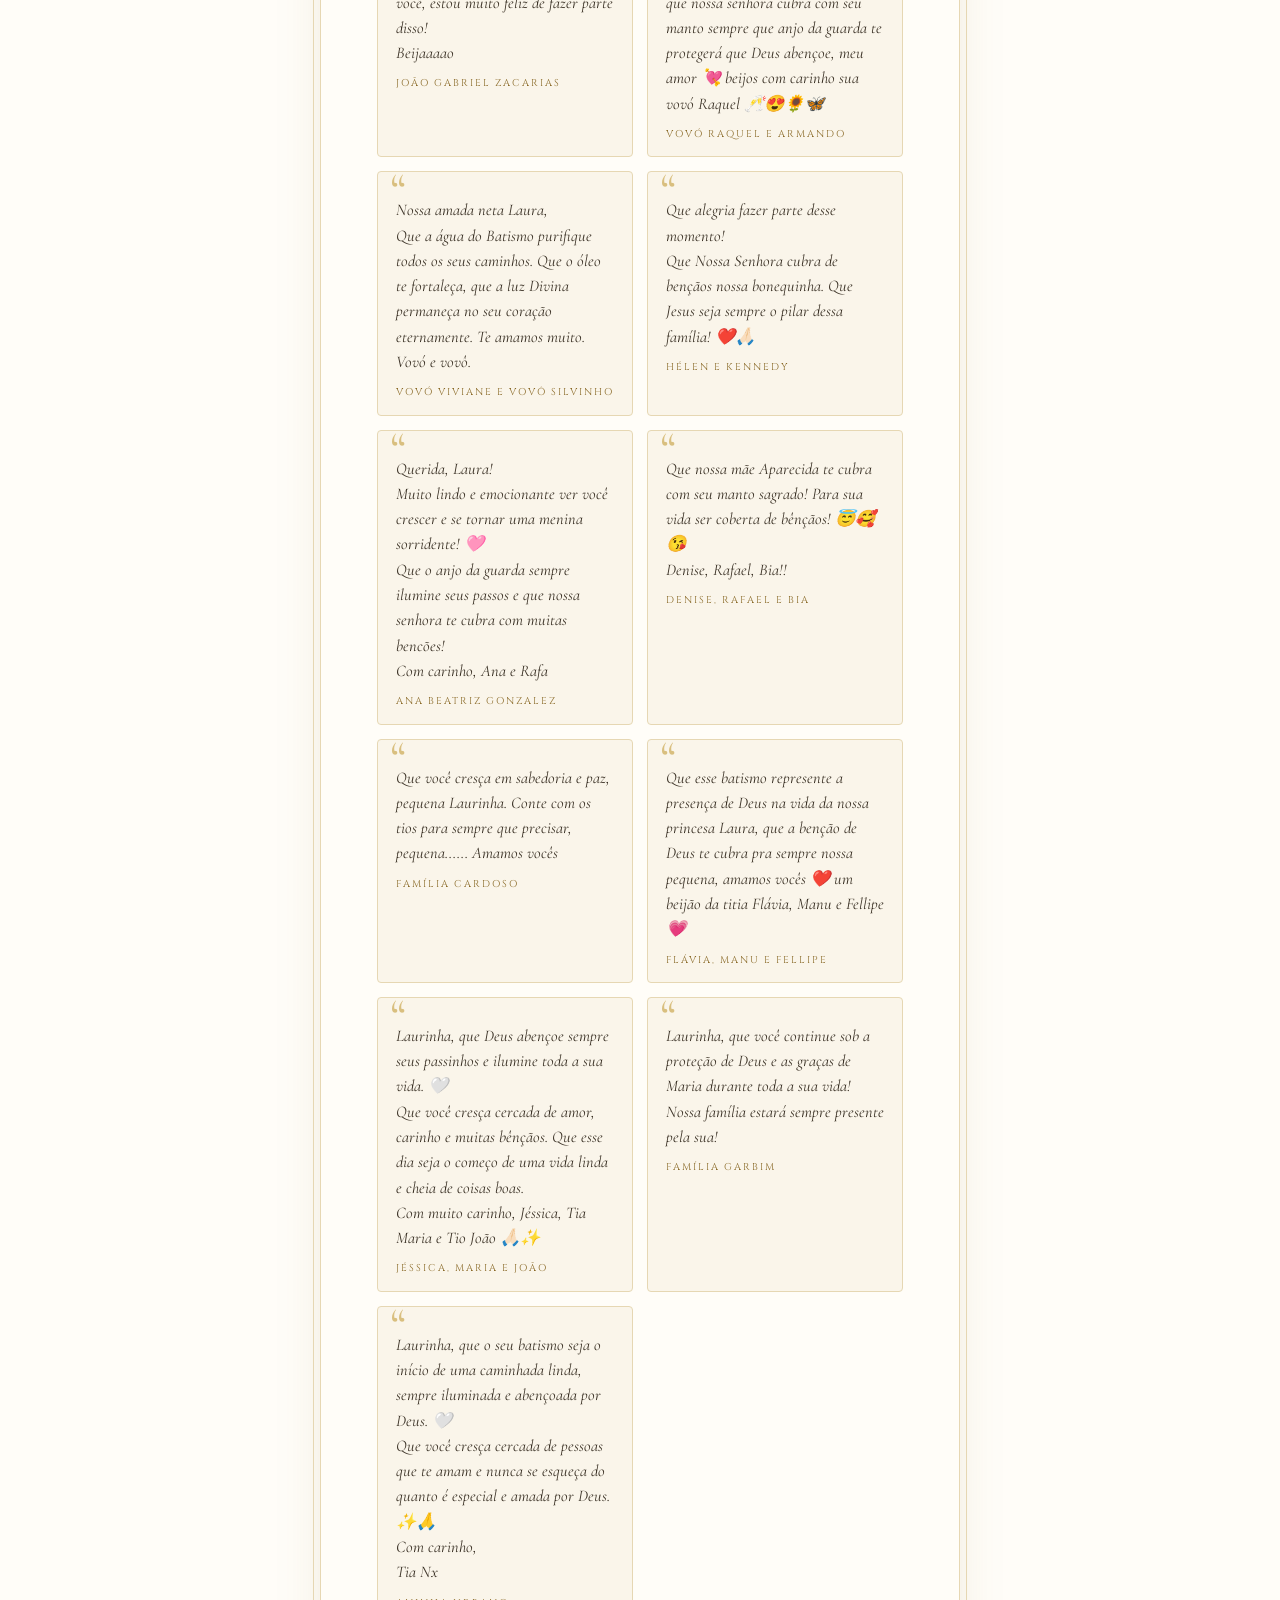
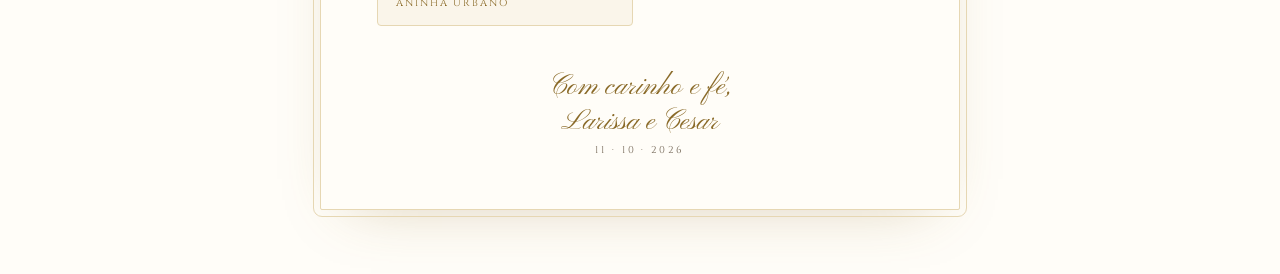
==== commit 9bc9b6ab: "Add files via upload" ====
--- a/batizado-laura/index.html
+++ b/batizado-laura/index.html
@@ -391,6 +391,11 @@
     { nome: "Hélen e Kennedy", texto: "Que alegria fazer parte desse momento!\nQue Nossa Senhora cubra de bençãos nossa bonequinha. Que Jesus seja sempre o pilar dessa família! ❤️🙏🏻" },
     { nome: "Ana Beatriz Gonzalez", texto: "Querida, Laura!\nMuito lindo e emocionante ver você crescer e se tornar uma menina sorridente! 🩷\nQue o anjo da guarda sempre ilumine seus passos e que nossa senhora te cubra com muitas bencões!\nCom carinho, Ana e Rafa" },
     { nome: "Denise, Rafael e Bia", texto: "Que nossa mãe Aparecida te cubra com seu manto sagrado! Para sua vida ser coberta de bênçãos! 😇🥰😘\nDenise, Rafael, Bia!!" },
+    { nome: "Família Cardoso", texto: "Que você cresça em sabedoria e paz, pequena Laurinha. Conte com os tios para sempre que precisar, pequena...... Amamos vocês" },
+    { nome: "Flávia, Manu e Fellipe", texto: "Que esse batismo represente a presença de Deus na vida da nossa princesa Laura, que a benção de Deus te cubra pra sempre nossa pequena, amamos vocês ❤️ um beijão da titia Flávia, Manu e Fellipe 💗" },
+    { nome: "Jéssica, Maria e João", texto: "Laurinha, que Deus abençoe sempre seus passinhos e ilumine toda a sua vida. 🤍\nQue você cresça cercada de amor, carinho e muitas bênçãos. Que esse dia seja o começo de uma vida linda e cheia de coisas boas.\nCom muito carinho, Jéssica, Tia Maria e Tio João 🙏🏻✨" },
+    { nome: "Família Garbim", texto: "Laurinha, que você continue sob a proteção de Deus e as graças de Maria durante toda a sua vida! Nossa família estará sempre presente pela sua!" },
+    { nome: "Aninha Urbano", texto: "Laurinha, que o seu batismo seja o início de uma caminhada linda, sempre iluminada e abençoada por Deus. 🤍\nQue você cresça cercada de pessoas que te amam e nunca se esqueça do quanto é especial e amada por Deus. ✨🙏\nCom carinho,\nTia Nx" },
   ]
 };
 /* ========================================= */
